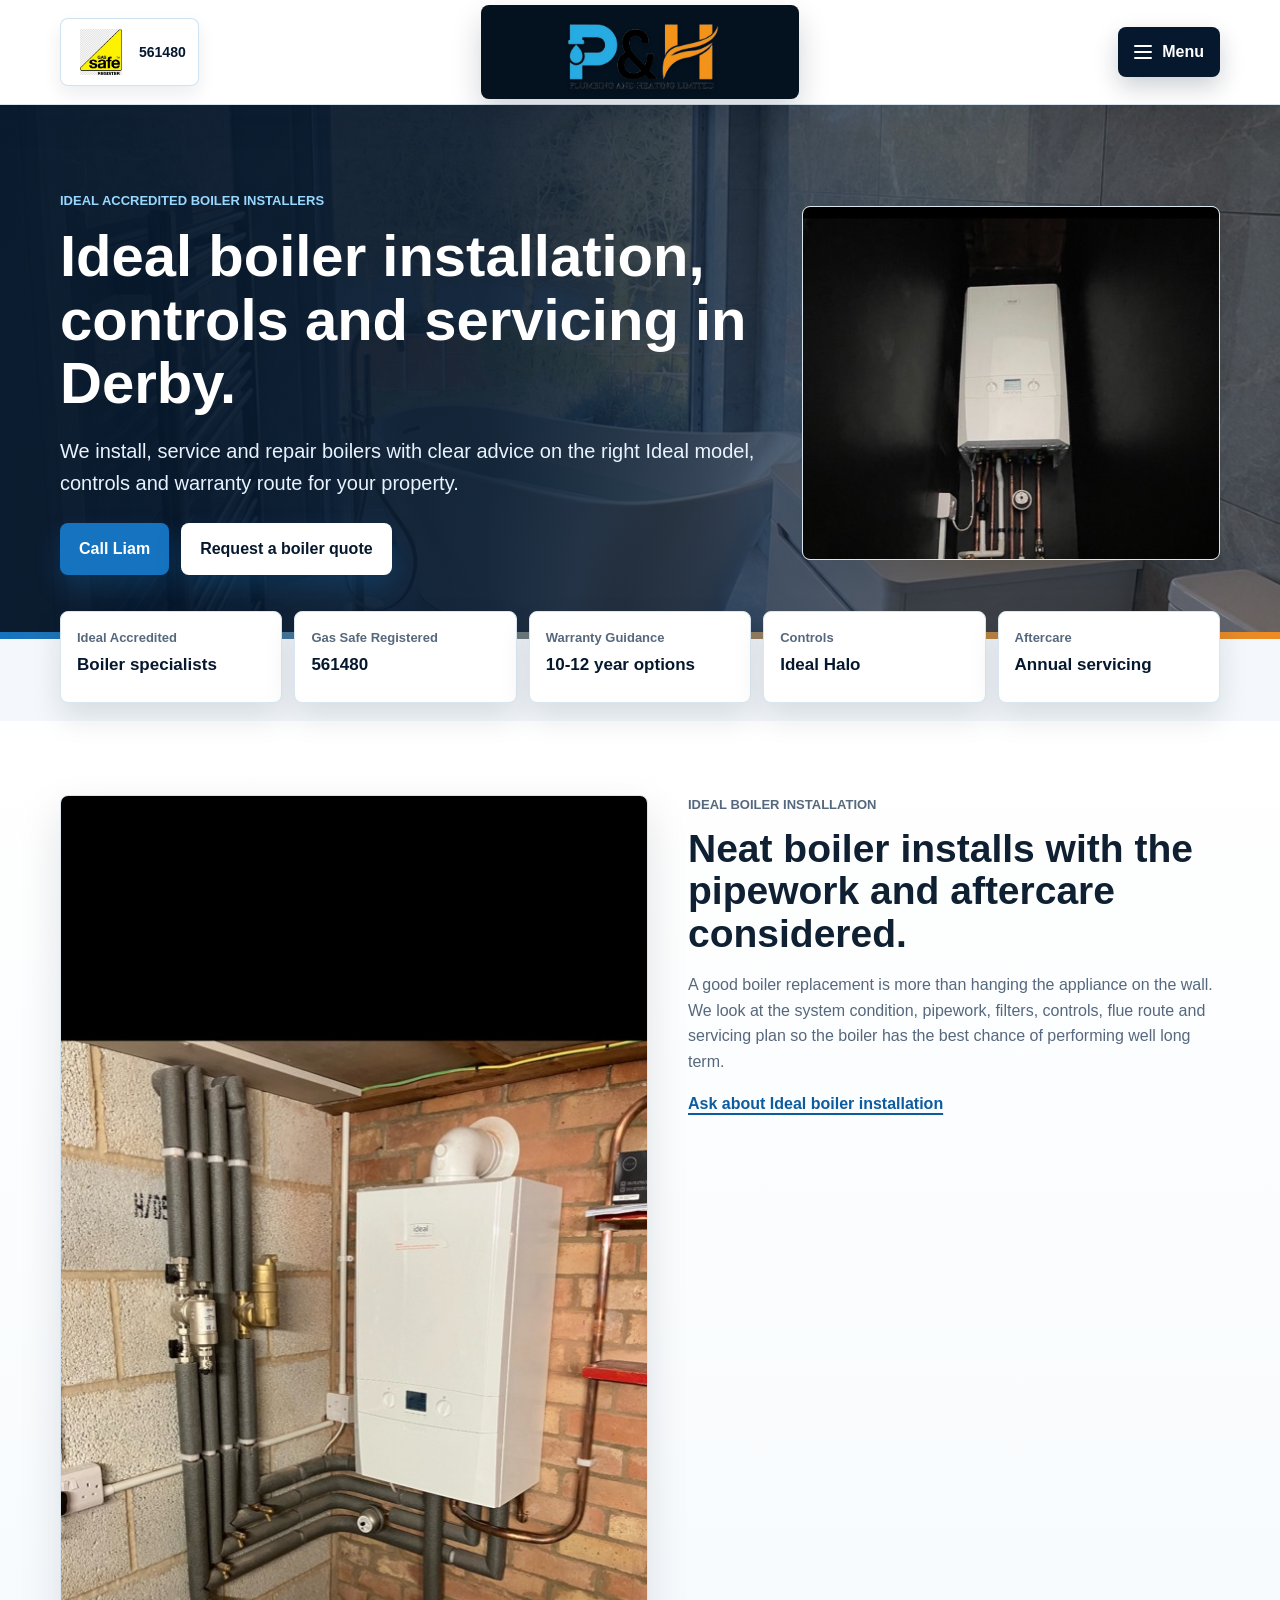
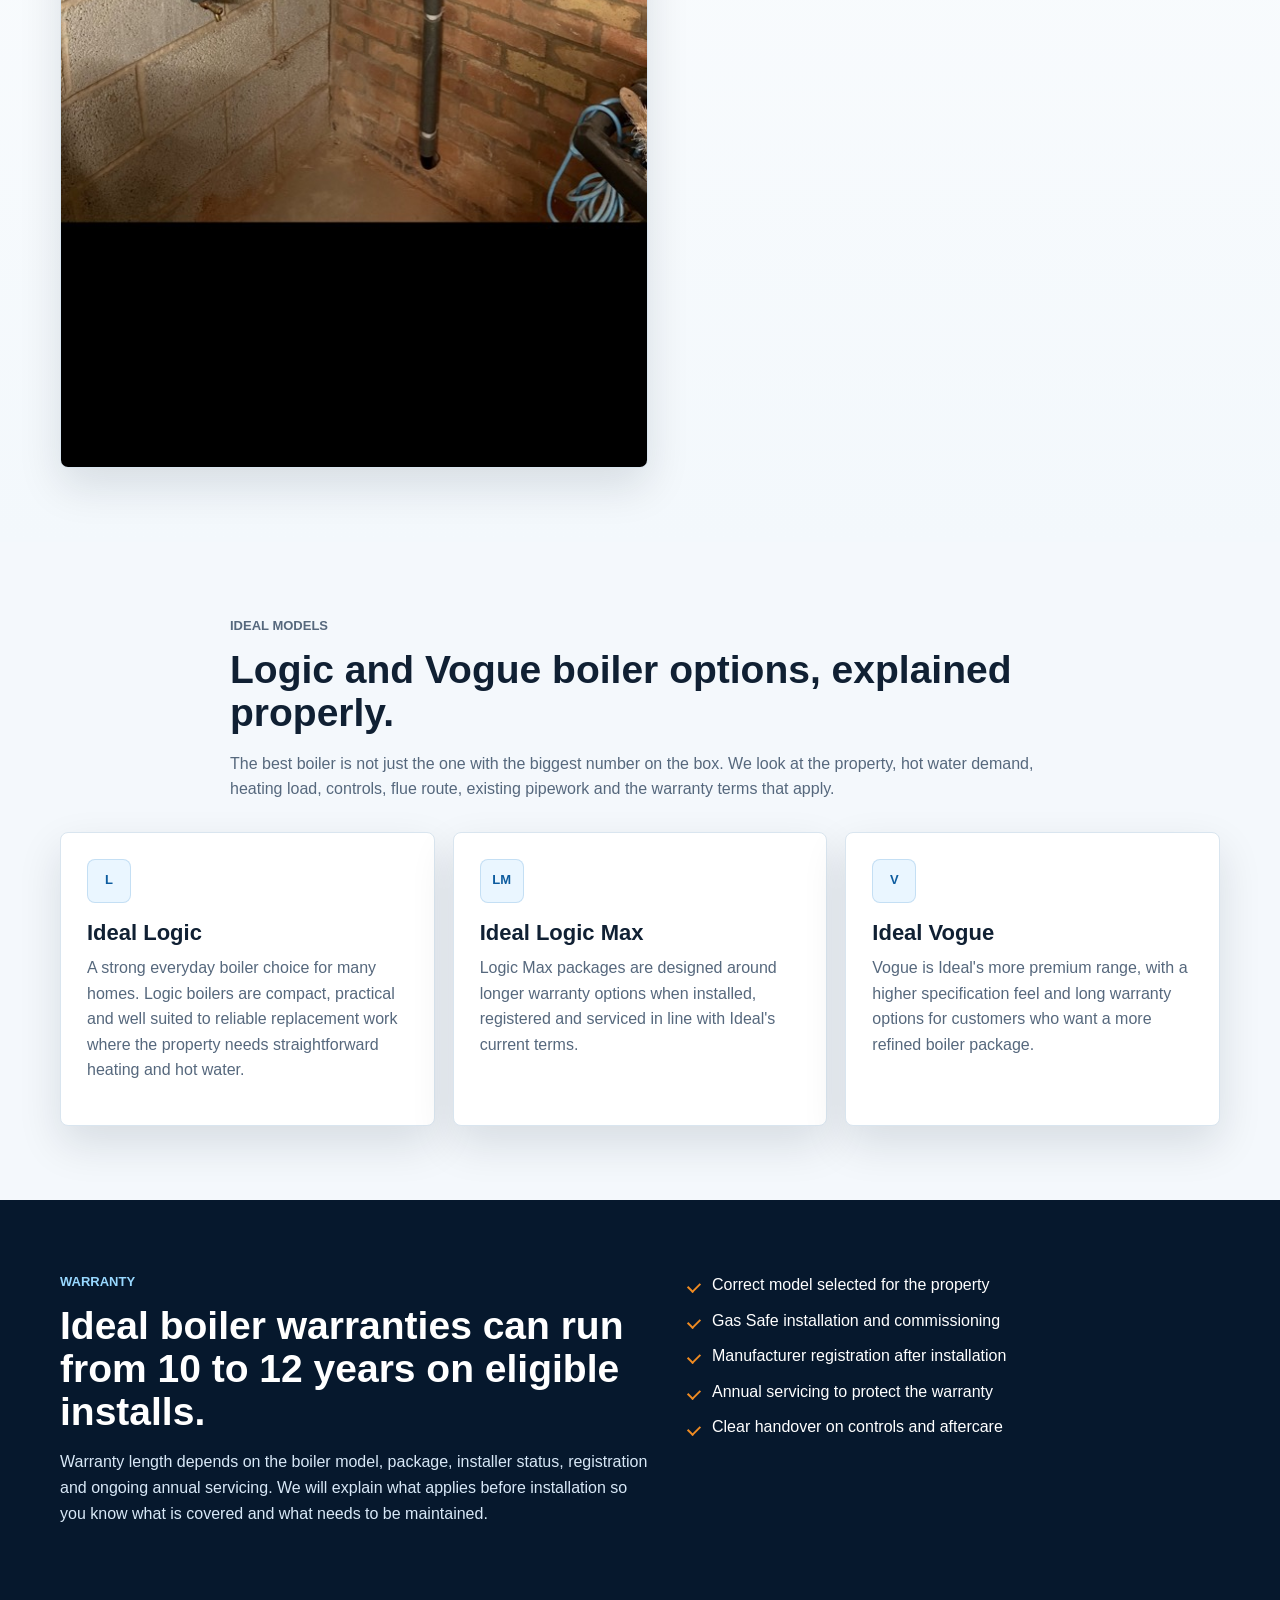
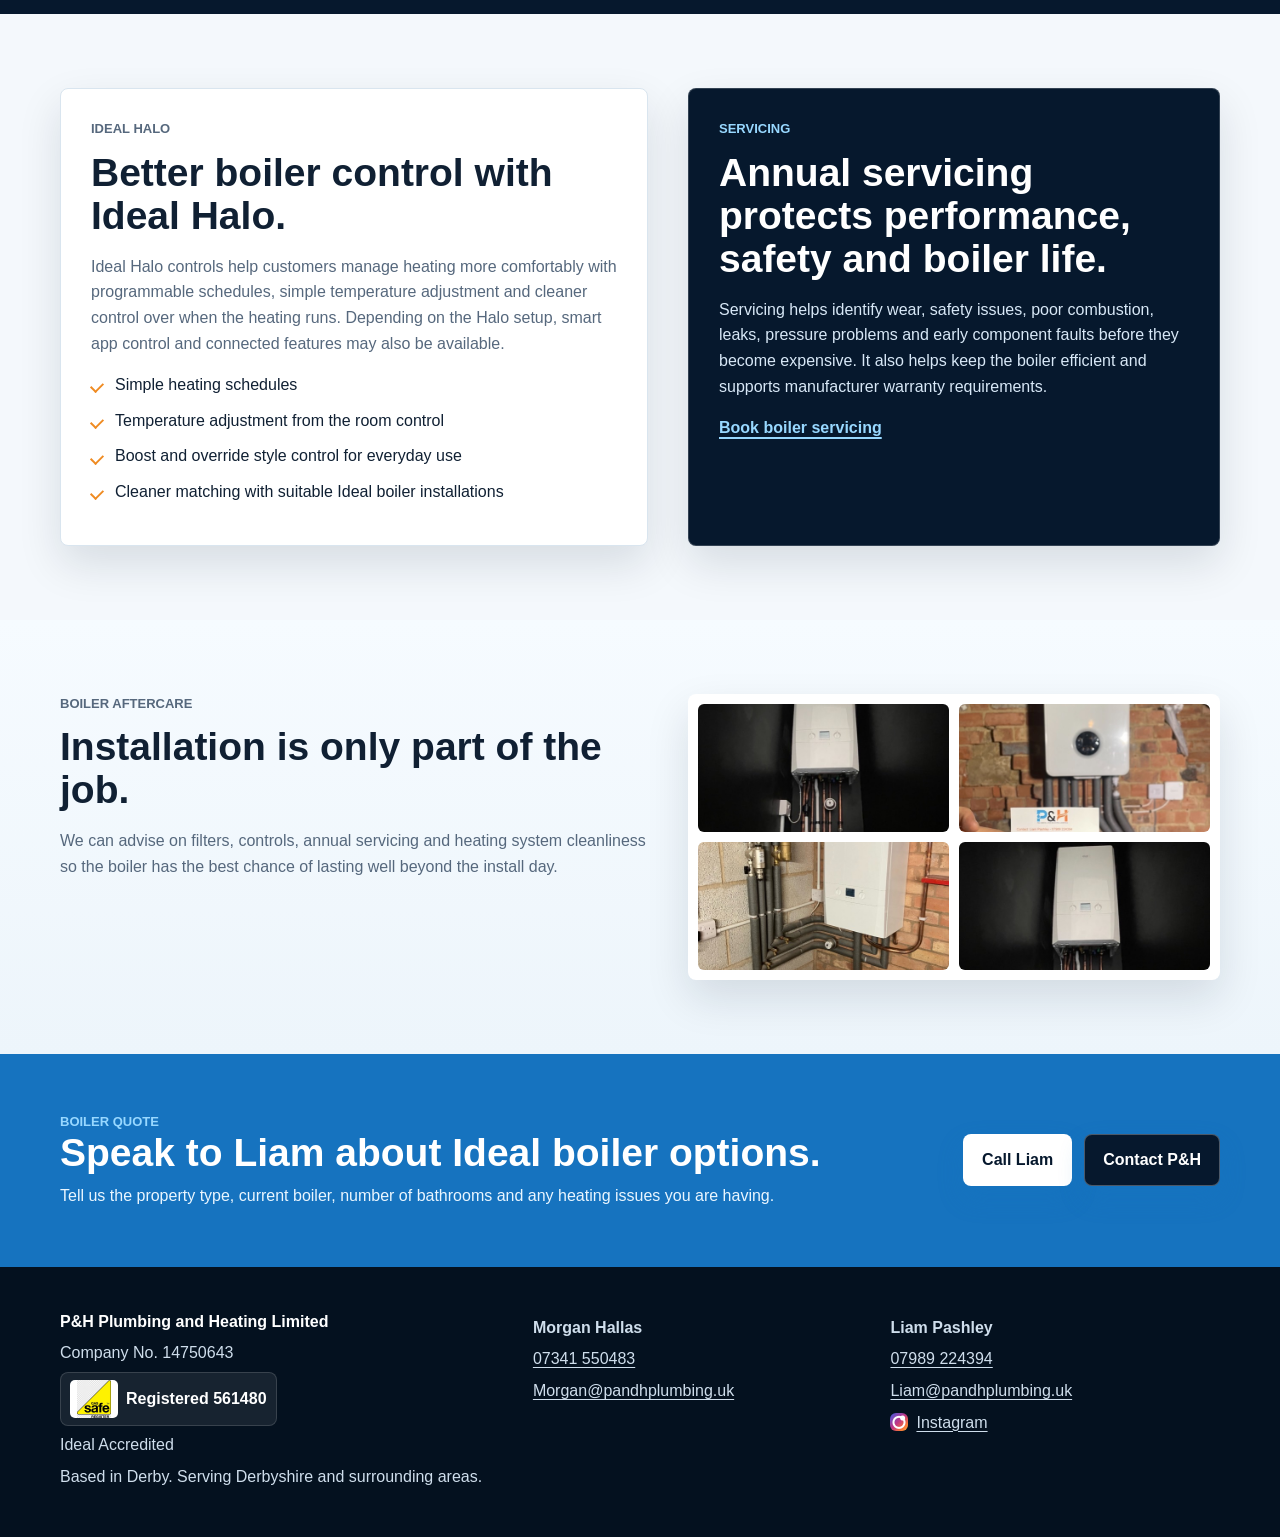
==== boilers.html @ debca2ba "Publish premium site updates" ====
<!DOCTYPE html>
<html lang="en">
<head>
  <meta charset="UTF-8">
  <meta name="viewport" content="width=device-width, initial-scale=1.0">
  <title>Ideal Boilers Derby | P&amp;H Plumbing and Heating Limited</title>
  <meta name="description" content="Ideal Accredited boiler installation, Logic and Vogue boiler options, Ideal Halo controls, boiler servicing and Gas Safe boiler work in Derby and Derbyshire.">
  <link rel="stylesheet" href="style.css">
</head>
<body>

<header class="site-header">
  <div class="wrap header-shell">
    <a class="header-cert" href="contact.html" aria-label="Gas Safe registered number 561480">
      <img src="assets/brand/gas-safe-register.jpg" alt="Gas Safe Register">
      <strong>561480</strong>
    </a>

    <a class="brand brand-logo" href="index.html" aria-label="P&amp;H Plumbing and Heating Limited home">
      <img src="assets/brand/ph-logo.png" alt="P&amp;H Plumbing and Heating Limited">
    </a>

    <details class="nav-menu">
      <summary aria-label="Open website menu">
        <span class="menu-bars" aria-hidden="true"><span></span><span></span><span></span></span>
        <span>Menu</span>
      </summary>
      <nav aria-label="Main navigation">
        <a href="index.html">Home</a>
        <a href="services.html">Services</a>
        <a class="is-current" href="boilers.html">Boilers</a>
        <a href="radiators.html">Radiators &amp; UFH</a>
        <a href="work.html">Our Work</a>
        <a href="contact.html">Contact</a>
        <a href="terms.html">Terms</a>
        <a class="nav-social" href="https://www.instagram.com/ph_plumbing_and_heating_ltd?igsh=MWFsemRtNTBsbXM5dQ%3D%3D&amp;utm_source=qr"><span class="icon-instagram" aria-hidden="true"></span>Instagram</a>
      </nav>
    </details>
  </div>
</header>

<main>
  <section class="hero hero-simple">
    <div class="wrap hero-grid">
      <div class="hero-copy">
        <p class="eyebrow">Ideal Accredited boiler installers</p>
        <h1>Ideal boiler installation, controls and servicing in Derby.</h1>
        <p class="lead">
          We install, service and repair boilers with clear advice on the right Ideal model, controls and warranty route for your property.
        </p>
        <div class="buttons">
          <a class="btn" href="tel:07989224394">Call Liam</a>
          <a class="btn btn-alt" href="contact.html">Request a boiler quote</a>
        </div>
      </div>
      <div class="photo-card">
        <img src="assets/work/boiler-hero.jpg" alt="Boiler installation with neat pipework" loading="eager" decoding="async">
      </div>
    </div>
  </section>

  <section class="trust-strip">
    <div class="wrap badge-grid">
      <div class="trust-badge"><span>Ideal Accredited</span><strong>Boiler specialists</strong></div>
      <div class="trust-badge"><span>Gas Safe Registered</span><strong>561480</strong></div>
      <div class="trust-badge"><span>Warranty Guidance</span><strong>10-12 year options</strong></div>
      <div class="trust-badge"><span>Controls</span><strong>Ideal Halo</strong></div>
      <div class="trust-badge"><span>Aftercare</span><strong>Annual servicing</strong></div>
    </div>
  </section>

  <section class="section image-band">
    <div class="wrap split reverse">
      <div class="photo-card">
        <img src="assets/boilers/ideal-boiler-installation.jpg" alt="Ideal boiler installation with insulated heating pipework" loading="lazy" decoding="async">
      </div>
      <div>
        <p class="eyebrow">Ideal boiler installation</p>
        <h2>Neat boiler installs with the pipework and aftercare considered.</h2>
        <p>
          A good boiler replacement is more than hanging the appliance on the wall. We look at the system condition,
          pipework, filters, controls, flue route and servicing plan so the boiler has the best chance of performing well long term.
        </p>
        <a class="text-link" href="contact.html">Ask about Ideal boiler installation</a>
      </div>
    </div>
  </section>

  <section class="section">
    <div class="wrap section-heading">
      <p class="eyebrow">Ideal models</p>
      <h2>Logic and Vogue boiler options, explained properly.</h2>
      <p>
        The best boiler is not just the one with the biggest number on the box. We look at the property,
        hot water demand, heating load, controls, flue route, existing pipework and the warranty terms that apply.
      </p>
    </div>

    <div class="wrap service-grid">
      <article class="service-card">
        <span class="service-icon" aria-hidden="true">L</span>
        <h3>Ideal Logic</h3>
        <p>
          A strong everyday boiler choice for many homes. Logic boilers are compact, practical and well suited
          to reliable replacement work where the property needs straightforward heating and hot water.
        </p>
      </article>

      <article class="service-card">
        <span class="service-icon" aria-hidden="true">LM</span>
        <h3>Ideal Logic Max</h3>
        <p>
          Logic Max packages are designed around longer warranty options when installed, registered and serviced
          in line with Ideal's current terms.
        </p>
      </article>

      <article class="service-card">
        <span class="service-icon" aria-hidden="true">V</span>
        <h3>Ideal Vogue</h3>
        <p>
          Vogue is Ideal's more premium range, with a higher specification feel and long warranty options for customers
          who want a more refined boiler package.
        </p>
      </article>
    </div>
  </section>

  <section class="feature-band">
    <div class="wrap split">
      <div>
        <p class="eyebrow">Warranty</p>
        <h2>Ideal boiler warranties can run from 10 to 12 years on eligible installs.</h2>
        <p>
          Warranty length depends on the boiler model, package, installer status, registration and ongoing annual servicing.
          We will explain what applies before installation so you know what is covered and what needs to be maintained.
        </p>
      </div>
      <ul class="ticks">
        <li>Correct model selected for the property</li>
        <li>Gas Safe installation and commissioning</li>
        <li>Manufacturer registration after installation</li>
        <li>Annual servicing to protect the warranty</li>
        <li>Clear handover on controls and aftercare</li>
      </ul>
    </div>
  </section>

  <section class="section">
    <div class="wrap split reverse">
      <div class="highlight-box">
        <p class="eyebrow">Ideal Halo</p>
        <h2>Better boiler control with Ideal Halo.</h2>
        <p>
          Ideal Halo controls help customers manage heating more comfortably with programmable schedules,
          simple temperature adjustment and cleaner control over when the heating runs. Depending on the Halo setup,
          smart app control and connected features may also be available.
        </p>
        <ul class="mini-list">
          <li>Simple heating schedules</li>
          <li>Temperature adjustment from the room control</li>
          <li>Boost and override style control for everyday use</li>
          <li>Cleaner matching with suitable Ideal boiler installations</li>
        </ul>
      </div>
      <div class="highlight-box highlight-dark">
        <p class="eyebrow">Servicing</p>
        <h2>Annual servicing protects performance, safety and boiler life.</h2>
        <p>
          Servicing helps identify wear, safety issues, poor combustion, leaks, pressure problems and early component
          faults before they become expensive. It also helps keep the boiler efficient and supports manufacturer warranty requirements.
        </p>
        <a class="text-link" href="contact.html">Book boiler servicing</a>
      </div>
    </div>
  </section>

  <section class="section work-preview">
    <div class="wrap split">
      <div>
        <p class="eyebrow">Boiler aftercare</p>
        <h2>Installation is only part of the job.</h2>
        <p>
          We can advise on filters, controls, annual servicing and heating system cleanliness so the boiler has the best chance
          of lasting well beyond the install day.
        </p>
      </div>
      <div class="mini-gallery" aria-label="Boiler work preview">
        <img src="assets/work/boiler-cupboard-pipework-cropped.jpg" alt="Boiler cupboard pipework preview" loading="lazy" decoding="async">
        <img src="assets/work/worcester-boiler-installation.jpg" alt="Wall mounted boiler installation preview" loading="lazy" decoding="async">
        <img src="assets/boilers/ideal-boiler-installation.jpg" alt="Ideal boiler installation preview" loading="lazy" decoding="async">
        <img src="assets/work/boiler-hero.jpg" alt="Boiler installation pipework preview" loading="lazy" decoding="async">
      </div>
    </div>
  </section>

  <section class="cta">
    <div class="wrap cta-inner">
      <div>
        <p class="eyebrow">Boiler quote</p>
        <h2>Speak to Liam about Ideal boiler options.</h2>
        <p>Tell us the property type, current boiler, number of bathrooms and any heating issues you are having.</p>
      </div>
      <div class="buttons">
        <a class="btn" href="tel:07989224394">Call Liam</a>
        <a class="btn btn-alt" href="contact.html">Contact P&amp;H</a>
      </div>
    </div>
  </section>
</main>

<footer class="site-footer">
  <div class="wrap footer-grid">
    <div>
      <strong>P&amp;H Plumbing and Heating Limited</strong>
      <p>Company No. 14750643</p>
      <p><span class="footer-cert"><img src="assets/brand/gas-safe-register.jpg" alt="Gas Safe Register"> Registered 561480</span></p>
      <p>Ideal Accredited</p>
      <p>Based in Derby. Serving Derbyshire and surrounding areas.</p>
    </div>

    <div>
      <p><strong>Morgan Hallas</strong></p>
      <p><a href="tel:07341550483">07341 550483</a></p>
      <p><a href="mailto:Morgan@pandhplumbing.uk">Morgan@pandhplumbing.uk</a></p>
    </div>

    <div>
      <p><strong>Liam Pashley</strong></p>
      <p><a href="tel:07989224394">07989 224394</a></p>
      <p><a href="mailto:Liam@pandhplumbing.uk">Liam@pandhplumbing.uk</a></p>
      <p><a class="footer-social" href="https://www.instagram.com/ph_plumbing_and_heating_ltd?igsh=MWFsemRtNTBsbXM5dQ%3D%3D&amp;utm_source=qr"><span class="icon-instagram" aria-hidden="true"></span>Instagram</a></p>
    </div>
  </div>
</footer>

</body>
</html>
---- style.css ----
:root {
  --navy: #06182d;
  --navy-2: #0b2745;
  --ink: #102033;
  --muted: #56687d;
  --blue: #1673bf;
  --blue-2: #0d5c9f;
  --sky: #eaf6ff;
  --orange: #ef8b22;
  --paper: #ffffff;
  --soft: #f4f8fc;
  --line: #d9e5ef;
  --shadow: 0 18px 44px rgba(6, 24, 45, 0.12);
  --radius: 8px;
}

* {
  box-sizing: border-box;
}

html {
  scroll-behavior: smooth;
}

body {
  margin: 0;
  font-family: Arial, Helvetica, sans-serif;
  color: var(--ink);
  background: var(--soft);
  line-height: 1.6;
}

a {
  color: inherit;
}

img {
  max-width: 100%;
  display: block;
}

.wrap {
  width: min(1160px, calc(100% - 36px));
  margin: 0 auto;
}

.site-header {
  background: rgba(255, 255, 255, 0.97);
  color: #06182d;
  position: sticky;
  top: 0;
  z-index: 20;
  border-bottom: 1px solid rgba(13, 92, 159, 0.16);
  box-shadow: 0 12px 34px rgba(6, 24, 45, 0.10);
  backdrop-filter: blur(14px);
}

.header-shell {
  min-height: 104px;
  display: grid;
  grid-template-columns: 1fr auto 1fr;
  grid-template-areas: "cert logo menu";
  align-items: center;
  gap: 18px;
}

.brand {
  text-decoration: none;
}

.brand-logo {
  grid-area: logo;
  justify-self: center;
  display: inline-flex;
  align-items: center;
  justify-content: center;
  padding: 8px 14px;
  border-radius: var(--radius);
  background: #04111f;
  box-shadow: 0 14px 30px rgba(6, 24, 45, 0.18);
}

.brand-logo img {
  width: min(290px, 40vw);
  height: auto;
  max-height: 78px;
  object-fit: contain;
  filter: drop-shadow(0 2px 2px rgba(0, 0, 0, 0.22));
}

.header-cert {
  grid-area: cert;
  justify-self: start;
  display: inline-flex;
  align-items: center;
  gap: 10px;
  width: max-content;
  padding: 10px 12px;
  border-radius: var(--radius);
  background: #ffffff;
  border: 1px solid rgba(22, 115, 191, 0.20);
  color: var(--navy);
  text-decoration: none;
  box-shadow: 0 8px 18px rgba(6, 24, 45, 0.08);
}

.header-cert img {
  width: 56px;
  height: 46px;
  object-fit: contain;
  border-radius: 5px;
  background: #ffffff;
}

.header-cert strong {
  font-size: 14px;
}

.nav-menu {
  grid-area: menu;
  justify-self: end;
  position: relative;
}

.nav-menu summary {
  list-style: none;
  cursor: pointer;
  display: inline-flex;
  align-items: center;
  gap: 10px;
  min-height: 46px;
  padding: 12px 16px;
  border-radius: var(--radius);
  background: var(--navy);
  color: #ffffff;
  font-weight: 900;
  box-shadow: 0 10px 24px rgba(6, 24, 45, 0.20);
}

.nav-menu summary::-webkit-details-marker {
  display: none;
}

.menu-bars {
  display: grid;
  gap: 4px;
}

.menu-bars span {
  display: block;
  width: 18px;
  height: 2px;
  border-radius: 999px;
  background: #ffffff;
}

.nav-menu nav {
  position: absolute;
  top: calc(100% + 12px);
  right: 0;
  width: min(320px, calc(100vw - 36px));
  display: grid;
  gap: 6px;
  padding: 10px;
  border-radius: var(--radius);
  background: #ffffff;
  border: 1px solid var(--line);
  box-shadow: 0 24px 54px rgba(6, 24, 45, 0.18);
}

.nav-menu:not([open]) nav {
  display: none;
}

.nav-menu nav a {
  color: var(--navy);
  text-decoration: none;
  font-weight: 800;
  font-size: 15px;
  padding: 12px 13px;
  border-radius: var(--radius);
}

.nav-menu nav a:hover,
.nav-menu nav a.is-current {
  background: rgba(22, 115, 191, 0.10);
  color: var(--blue-2);
}

.nav-social {
  display: inline-flex;
  align-items: center;
  gap: 9px;
}

.icon-instagram {
  width: 18px;
  height: 18px;
  display: inline-block;
  border-radius: 6px;
  background:
    radial-gradient(circle at 70% 28%, #ffffff 0 2px, transparent 3px),
    radial-gradient(circle at 50% 52%, transparent 0 4px, #ffffff 5px 6px, transparent 7px),
    linear-gradient(135deg, #405de6, #c13584 48%, #f77737 78%, #fCAF45);
}

.hero {
  position: relative;
  isolation: isolate;
  overflow: hidden;
  color: #ffffff;
  background: var(--navy);
  padding: 86px 0 64px;
}

.hero::before {
  content: "";
  position: absolute;
  inset: 0;
  z-index: -2;
  background:
    linear-gradient(90deg, rgba(6, 24, 45, 0.96) 0%, rgba(6, 24, 45, 0.90) 38%, rgba(6, 24, 45, 0.56) 70%, rgba(6, 24, 45, 0.42) 100%),
    url("assets/work/luxury-bathroom-freestanding-bath.jpg");
  background-position: center right;
  background-size: cover;
}

.hero::after {
  content: "";
  position: absolute;
  inset: auto 0 0 0;
  height: 7px;
  z-index: -1;
  background: linear-gradient(90deg, var(--blue), var(--orange));
}

.hero-grid {
  display: grid;
  grid-template-columns: minmax(0, 1.25fr) minmax(320px, 0.75fr);
  gap: 46px;
  align-items: center;
}

.hero-narrow {
  max-width: 820px;
}

.hero-copy {
  max-width: 760px;
}

.eyebrow {
  margin: 0 0 12px;
  color: var(--blue-2);
  text-transform: uppercase;
  letter-spacing: 0;
  font-size: 13px;
  font-weight: 900;
}

.hero .eyebrow,
.feature-band .eyebrow,
.cta .eyebrow,
.highlight-dark .eyebrow {
  color: #98d8ff;
}

h1,
h2,
h3 {
  margin-top: 0;
  line-height: 1.1;
  letter-spacing: 0;
}

h1 {
  margin-bottom: 20px;
  font-size: 58px;
}

h2 {
  margin-bottom: 16px;
  font-size: 39px;
}

h3 {
  margin-bottom: 10px;
  font-size: 22px;
}

p {
  margin-top: 0;
}

.lead {
  max-width: 760px;
  color: #e8f3ff;
  font-size: 20px;
}

.hero-note {
  margin: 18px 0 0;
  color: #cfe7f8;
  font-weight: 700;
}

.buttons {
  display: flex;
  gap: 12px;
  flex-wrap: wrap;
  margin-top: 24px;
}

.btn {
  display: inline-flex;
  min-height: 46px;
  align-items: center;
  justify-content: center;
  gap: 8px;
  padding: 12px 18px;
  border-radius: var(--radius);
  background: var(--blue);
  color: #ffffff;
  text-decoration: none;
  font-weight: 900;
  border: 1px solid transparent;
  box-shadow: 0 12px 26px rgba(22, 115, 191, 0.24);
}

.btn:hover {
  background: var(--blue-2);
}

.btn-alt {
  background: #ffffff;
  color: var(--navy);
  border-color: rgba(255, 255, 255, 0.28);
}

.btn-alt:hover {
  background: #eaf6ff;
}

.btn-ghost {
  background: rgba(255, 255, 255, 0.10);
  border-color: rgba(255, 255, 255, 0.32);
  box-shadow: none;
}

.btn-ghost:hover {
  background: rgba(255, 255, 255, 0.18);
}

.icon-btn {
  display: inline-flex;
  align-items: center;
}

.hero-panel,
.highlight-box,
.contact-card,
.service-card,
.review-card,
.project-card,
.photo-card,
.info-box,
.terms-box {
  background: var(--paper);
  color: var(--ink);
  border: 1px solid var(--line);
  border-radius: var(--radius);
  box-shadow: var(--shadow);
}

.hero-panel {
  padding: 28px;
}

.photo-card {
  overflow: hidden;
  min-height: 320px;
}

.photo-card img {
  width: 100%;
  height: 100%;
  min-height: 320px;
  object-fit: cover;
}

.image-collage {
  display: grid;
  grid-template-columns: repeat(2, minmax(0, 1fr));
  gap: 10px;
  min-height: 340px;
  padding: 10px;
  overflow: hidden;
  background: #ffffff;
  border: 1px solid var(--line);
  border-radius: var(--radius);
  box-shadow: var(--shadow);
}

.image-collage img {
  width: 100%;
  height: 180px;
  object-fit: cover;
  object-position: center;
  border-radius: 6px;
}

.radiator-collage img {
  object-position: center 48%;
}

.hero-panel h2 {
  font-size: 28px;
}

.panel-label,
.card-kicker,
.review-label {
  margin: 0 0 10px;
  color: var(--blue-2);
  font-size: 13px;
  font-weight: 900;
  text-transform: uppercase;
  letter-spacing: 0;
}

.clean-list,
.mini-list,
.ticks {
  list-style: none;
  margin: 0;
  padding: 0;
}

.clean-list li,
.ticks li,
.mini-list li {
  position: relative;
  padding-left: 24px;
  margin-bottom: 10px;
}

.clean-list li::before,
.ticks li::before,
.mini-list li::before {
  content: "";
  position: absolute;
  left: 0;
  top: 0.64em;
  width: 10px;
  height: 6px;
  border-left: 2px solid var(--orange);
  border-bottom: 2px solid var(--orange);
  transform: rotate(-45deg);
}

.trust-strip {
  position: relative;
  z-index: 3;
  margin-top: -28px;
  padding-bottom: 18px;
}

.badge-grid {
  display: grid;
  grid-template-columns: repeat(5, minmax(0, 1fr));
  gap: 12px;
}

.trust-badge {
  min-height: 92px;
  padding: 16px;
  background: #ffffff;
  border: 1px solid var(--line);
  border-radius: var(--radius);
  box-shadow: 0 14px 30px rgba(6, 24, 45, 0.12);
}

.trust-badge span {
  display: block;
  color: var(--muted);
  font-size: 13px;
  font-weight: 800;
}

.trust-badge strong {
  display: block;
  margin-top: 6px;
  color: var(--navy);
  font-size: 17px;
  line-height: 1.2;
}

.section {
  padding: 74px 0;
}

.section-heading {
  max-width: 820px;
  margin-bottom: 30px;
}

.section-heading p,
.split p,
.service-card p,
.contact-card p,
.highlight-box p,
.terms-box p,
.project-card span {
  color: var(--muted);
}

.service-grid {
  display: grid;
  grid-template-columns: repeat(3, minmax(0, 1fr));
  gap: 18px;
}

.service-grid-wide {
  align-items: stretch;
}

.service-card {
  padding: 26px;
}

.service-icon {
  display: inline-flex;
  width: 44px;
  height: 44px;
  align-items: center;
  justify-content: center;
  margin-bottom: 18px;
  border-radius: var(--radius);
  background: var(--sky);
  color: var(--blue-2);
  font-size: 13px;
  font-weight: 900;
  border: 1px solid rgba(22, 115, 191, 0.18);
}

.feature-band {
  padding: 72px 0;
  background: var(--navy);
  color: #ffffff;
}

.feature-band p {
  color: #d8e8f7;
}

.split {
  display: grid;
  grid-template-columns: minmax(0, 1.05fr) minmax(320px, 0.95fr);
  gap: 40px;
  align-items: start;
}

.reverse {
  align-items: stretch;
}

.area-panel {
  display: flex;
  flex-wrap: wrap;
  gap: 10px;
  align-content: flex-start;
}

.area-panel span {
  display: inline-flex;
  min-height: 42px;
  align-items: center;
  padding: 10px 13px;
  border-radius: var(--radius);
  background: rgba(255, 255, 255, 0.10);
  border: 1px solid rgba(255, 255, 255, 0.18);
  color: #ffffff;
  font-weight: 800;
}

.highlight-box {
  padding: 30px;
}

.highlight-dark {
  background: var(--navy);
  color: #ffffff;
  border-color: rgba(255, 255, 255, 0.18);
}

.highlight-dark p {
  color: #d8e8f7;
}

.text-link {
  color: var(--blue-2);
  font-weight: 900;
  text-decoration-thickness: 2px;
  text-underline-offset: 4px;
}

.highlight-dark .text-link {
  color: #98d8ff;
}

.reviews-section {
  background: #ffffff;
}

.review-grid {
  display: grid;
  grid-template-columns: repeat(3, minmax(0, 1fr));
  gap: 18px;
}

.review-card {
  padding: 24px;
}

.review-card blockquote {
  margin: 0;
  color: var(--ink);
  font-size: 18px;
  font-weight: 800;
}

.work-preview {
  background: linear-gradient(180deg, #f6fbff, #edf5fb);
}

.image-band {
  background: linear-gradient(180deg, #ffffff, #f3f8fc);
}

.mini-gallery {
  display: grid;
  grid-template-columns: repeat(2, minmax(0, 1fr));
  gap: 10px;
  min-height: 260px;
  padding: 10px;
  border-radius: var(--radius);
  background: #ffffff;
  box-shadow: var(--shadow);
}

.mini-gallery img {
  width: 100%;
  height: 128px;
  object-fit: cover;
  object-position: center;
  border-radius: 6px;
}

.process-gallery {
  display: grid;
  grid-template-columns: repeat(3, minmax(0, 1fr));
  gap: 16px;
  margin-top: 34px;
}

.process-gallery figure {
  margin: 0;
  overflow: hidden;
  background: #ffffff;
  color: var(--ink);
  border: 1px solid rgba(255, 255, 255, 0.18);
  border-radius: var(--radius);
  box-shadow: 0 18px 44px rgba(0, 0, 0, 0.22);
}

.process-gallery img {
  width: 100%;
  height: 230px;
  object-fit: cover;
  object-position: center;
}

.process-gallery figcaption {
  padding: 14px 16px 16px;
  color: var(--muted);
  font-size: 14px;
  font-weight: 800;
  line-height: 1.4;
}

.project-grid {
  display: grid;
  grid-template-columns: repeat(3, minmax(0, 1fr));
  gap: 20px;
}

.project-card {
  margin: 0;
  overflow: hidden;
}

.project-image {
  aspect-ratio: 4 / 3;
  min-height: 0;
  display: flex;
  align-items: center;
  justify-content: center;
  padding: 22px;
  color: #ffffff;
  background: var(--navy-2);
  position: relative;
  overflow: hidden;
}

.project-image.has-photo {
  padding: 0;
}

.project-image.has-photo::before,
.project-image.has-photo::after {
  display: none;
}

.project-image img {
  width: 100%;
  height: 100%;
  object-fit: cover;
  object-position: center;
}

.project-image::before {
  content: "";
  position: absolute;
  inset: 0;
  background: linear-gradient(135deg, rgba(22, 115, 191, 0.92), rgba(6, 24, 45, 0.88));
}

.project-image::after {
  content: "";
  position: absolute;
  inset: 22px;
  border: 1px dashed rgba(255, 255, 255, 0.46);
  border-radius: var(--radius);
}

.project-image span {
  position: relative;
  z-index: 1;
  color: #ffffff;
  font-weight: 900;
}

.project-bathroom::before {
  background: linear-gradient(135deg, rgba(22, 115, 191, 0.92), rgba(239, 139, 34, 0.72));
}

.project-boiler::before {
  background: linear-gradient(135deg, rgba(6, 24, 45, 0.92), rgba(22, 115, 191, 0.76));
}

.project-pipework::before {
  background: linear-gradient(135deg, rgba(239, 139, 34, 0.88), rgba(6, 24, 45, 0.80));
}

.project-commercial::before {
  background: linear-gradient(135deg, rgba(11, 39, 69, 0.94), rgba(67, 95, 123, 0.82));
}

.project-before::before {
  background: linear-gradient(135deg, rgba(86, 104, 125, 0.88), rgba(22, 115, 191, 0.84));
}

.project-complete::before {
  background: linear-gradient(135deg, rgba(22, 115, 191, 0.82), rgba(11, 39, 69, 0.92));
}

.project-card figcaption {
  display: grid;
  gap: 6px;
  padding: 20px;
}

.contact-grid {
  display: grid;
  grid-template-columns: repeat(2, minmax(0, 1fr));
  gap: 20px;
}

.contact-card,
.info-box {
  padding: 28px;
}

.compact {
  box-shadow: none;
}

.terms-box {
  max-width: 900px;
  padding: 34px;
}

.terms-box h2 {
  margin-top: 28px;
  font-size: 25px;
}

.terms-box h2:first-child {
  margin-top: 0;
}

.cta {
  padding: 58px 0;
  background: var(--blue);
  color: #ffffff;
}

.cta-inner {
  display: flex;
  align-items: center;
  justify-content: space-between;
  gap: 28px;
}

.cta h2 {
  margin-bottom: 8px;
}

.cta p {
  margin-bottom: 0;
  color: #eaf6ff;
}

.cta .buttons {
  flex: 0 0 auto;
  margin-top: 0;
}

.cta .btn {
  background: #ffffff;
  color: var(--navy);
}

.cta .btn-alt {
  background: var(--navy);
  color: #ffffff;
}

.site-footer {
  background: #04111f;
  color: #ffffff;
  padding: 42px 0;
}

.footer-grid {
  display: grid;
  grid-template-columns: 1.35fr 1fr 1fr;
  gap: 28px;
}

.site-footer p {
  margin: 6px 0;
  color: #cfdeec;
}

.site-footer a {
  color: #cfdeec;
  text-decoration-thickness: 1px;
  text-underline-offset: 3px;
}

.footer-cert {
  display: inline-flex;
  align-items: center;
  gap: 8px;
  padding: 7px 9px;
  border-radius: var(--radius);
  background: rgba(255, 255, 255, 0.08);
  border: 1px solid rgba(255, 255, 255, 0.14);
  color: #ffffff;
  font-weight: 900;
}

.footer-cert img {
  width: 48px;
  height: 38px;
  object-fit: contain;
  border-radius: 5px;
  background: #ffffff;
}

.footer-social {
  display: inline-flex;
  align-items: center;
  gap: 8px;
}

@media (max-width: 980px) {
  .header-shell {
    grid-template-columns: 1fr auto 1fr;
    min-height: 96px;
  }

  .hero-grid,
  .split,
  .cta-inner {
    grid-template-columns: 1fr;
    display: grid;
  }

  .hero-grid {
    gap: 28px;
  }

  .badge-grid,
  .service-grid,
  .project-grid,
  .review-grid {
    grid-template-columns: repeat(2, minmax(0, 1fr));
  }

  .footer-grid {
    grid-template-columns: 1fr 1fr;
  }

  .cta .buttons {
    margin-top: 0;
  }
}

@media (max-width: 680px) {
  .wrap {
    width: min(100% - 28px, 1160px);
  }

  .header-shell {
    grid-template-columns: 1fr 1fr;
    grid-template-areas:
      "logo logo"
      "cert menu";
    padding: 10px 0 12px;
    gap: 10px;
  }

  .brand-logo img {
    width: min(255px, 72vw);
    max-height: 72px;
  }

  .header-cert,
  .nav-menu summary {
    min-height: 44px;
  }

  .header-cert {
    padding: 8px;
  }

  .header-cert img {
    width: 48px;
    height: 38px;
  }

  .header-cert strong,
  .nav-menu summary {
    font-size: 13px;
  }

  .nav-menu nav {
    right: 0;
    width: min(330px, calc(100vw - 28px));
  }

  .hero {
    padding: 58px 0 48px;
  }

  .hero::before {
    background:
      linear-gradient(90deg, rgba(6, 24, 45, 0.98) 0%, rgba(6, 24, 45, 0.91) 100%),
      url("assets/work/luxury-bathroom-freestanding-bath.jpg");
    background-position: center;
    background-size: cover;
  }

  h1 {
    font-size: 38px;
  }

  h2 {
    font-size: 30px;
  }

  h3 {
    font-size: 20px;
  }

  .lead {
    font-size: 18px;
  }

  .hero-panel,
  .highlight-box,
  .contact-card,
  .service-card,
  .review-card,
  .terms-box,
  .photo-card,
  .info-box {
    padding: 22px;
  }

  .photo-card {
    padding: 0;
    min-height: 240px;
  }

  .photo-card img {
    min-height: 240px;
  }

  .badge-grid,
  .service-grid,
  .project-grid,
  .review-grid,
  .process-gallery,
  .contact-grid,
  .footer-grid {
    grid-template-columns: 1fr;
  }

  .image-collage {
    min-height: auto;
  }

  .image-collage img {
    height: 150px;
  }

  .trust-strip {
    margin-top: 0;
    padding-top: 14px;
  }

  .trust-badge {
    min-height: auto;
  }

  .section,
  .feature-band {
    padding: 54px 0;
  }

  .buttons,
  .cta .buttons {
    width: 100%;
  }

  .btn {
    width: 100%;
  }

  .project-image {
    min-height: 0;
  }

  .mini-gallery img {
    height: 112px;
  }
}
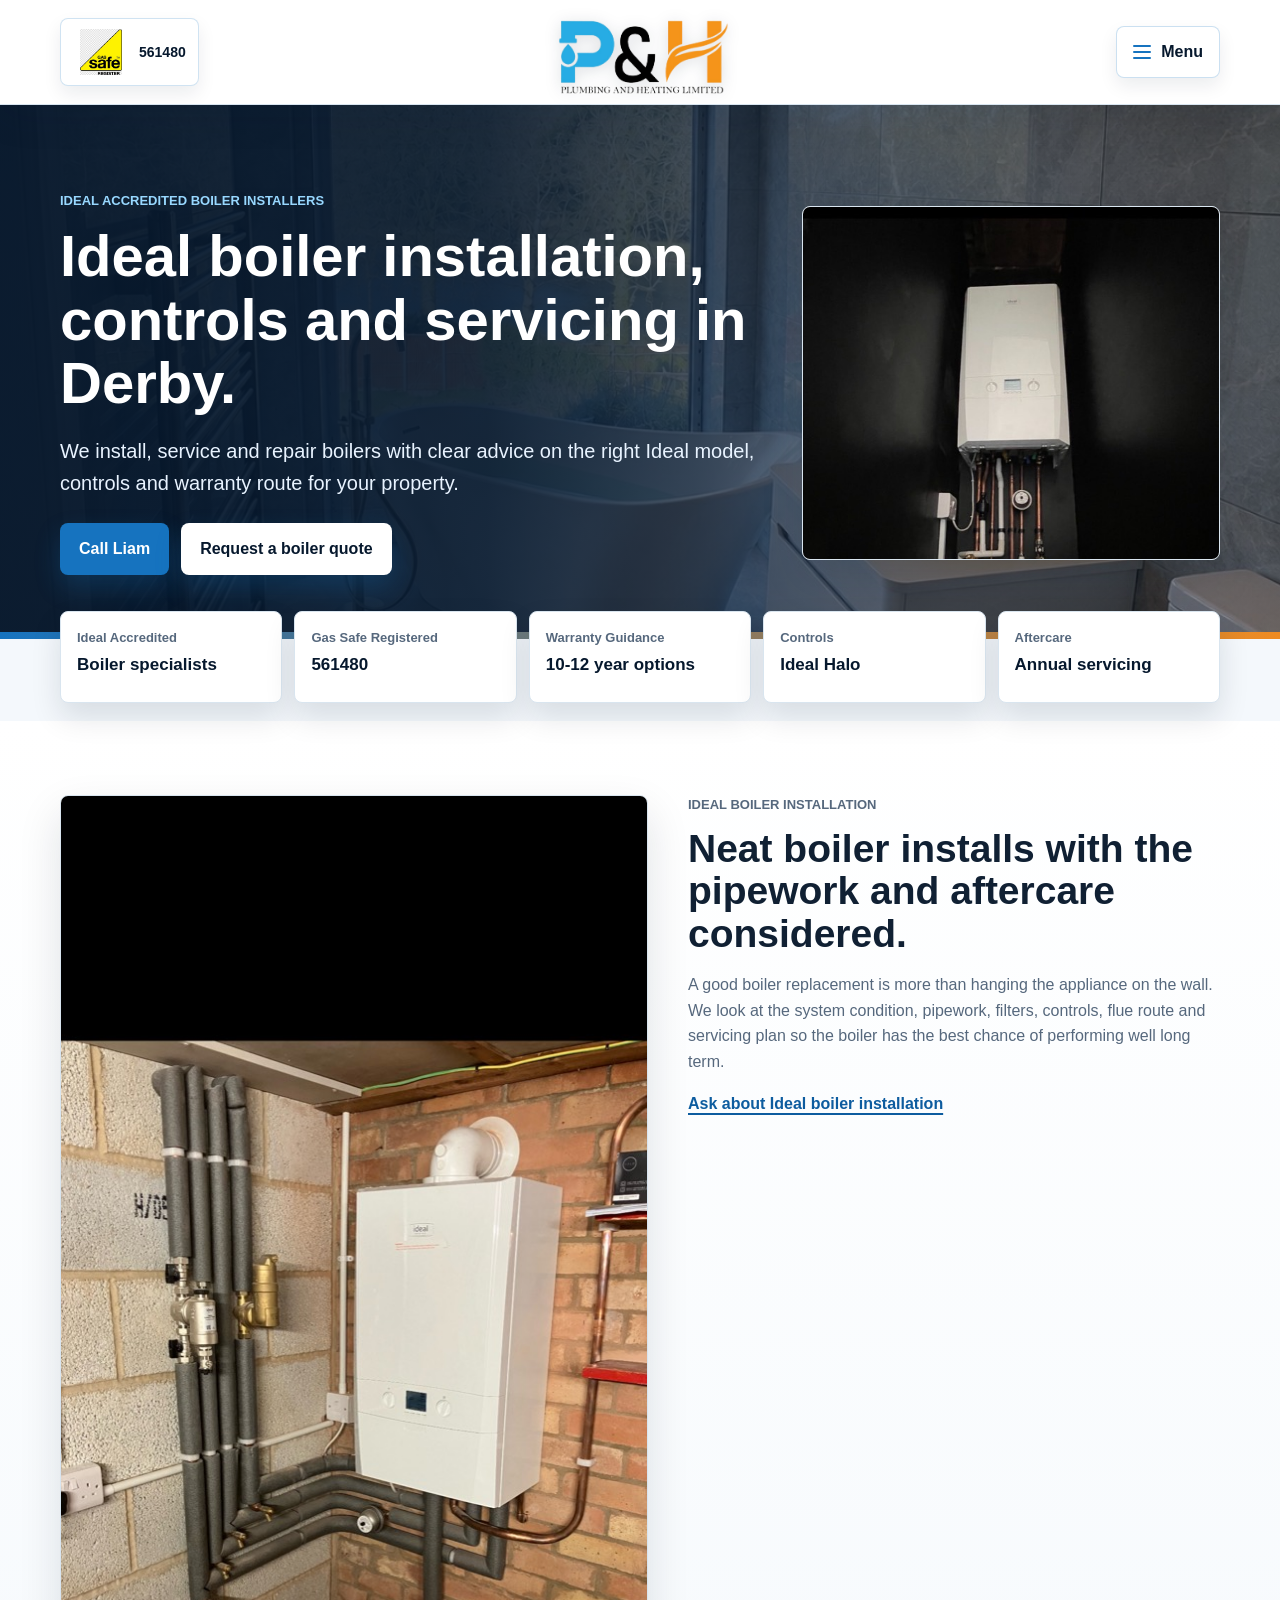
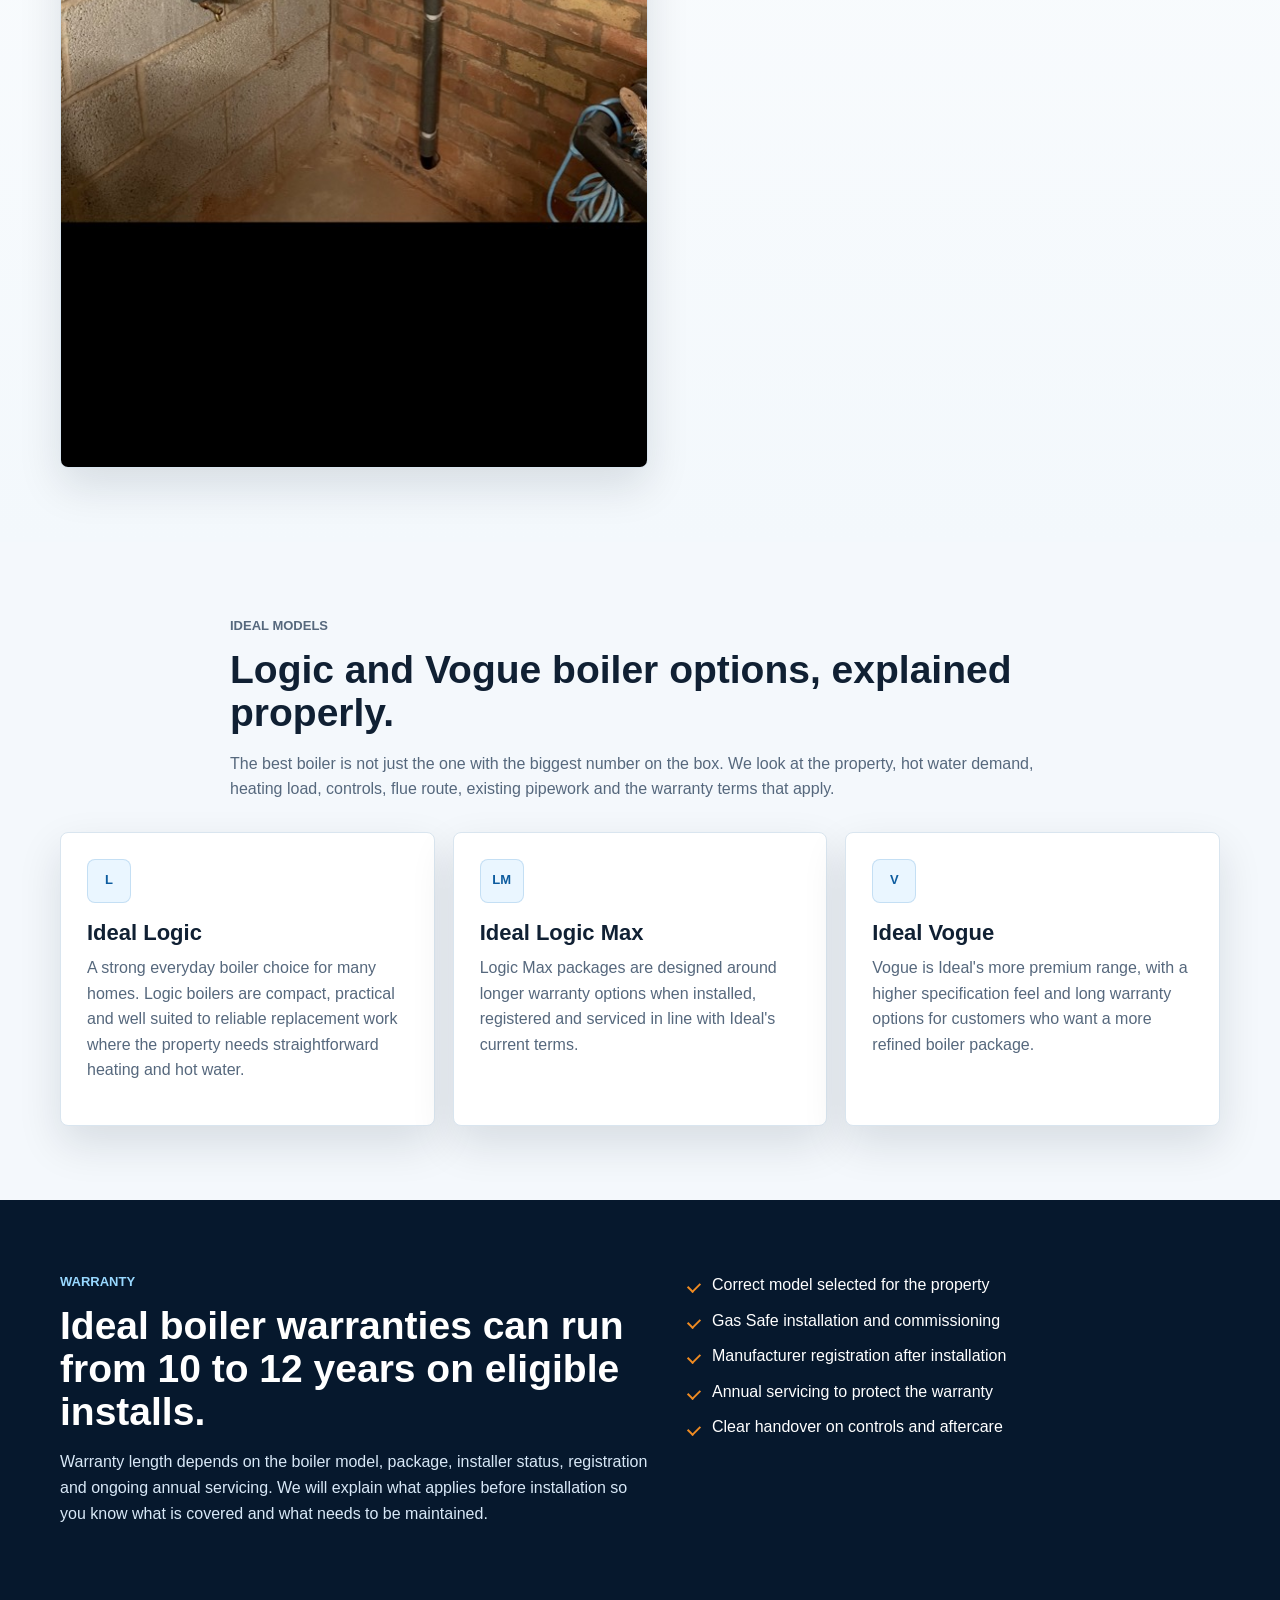
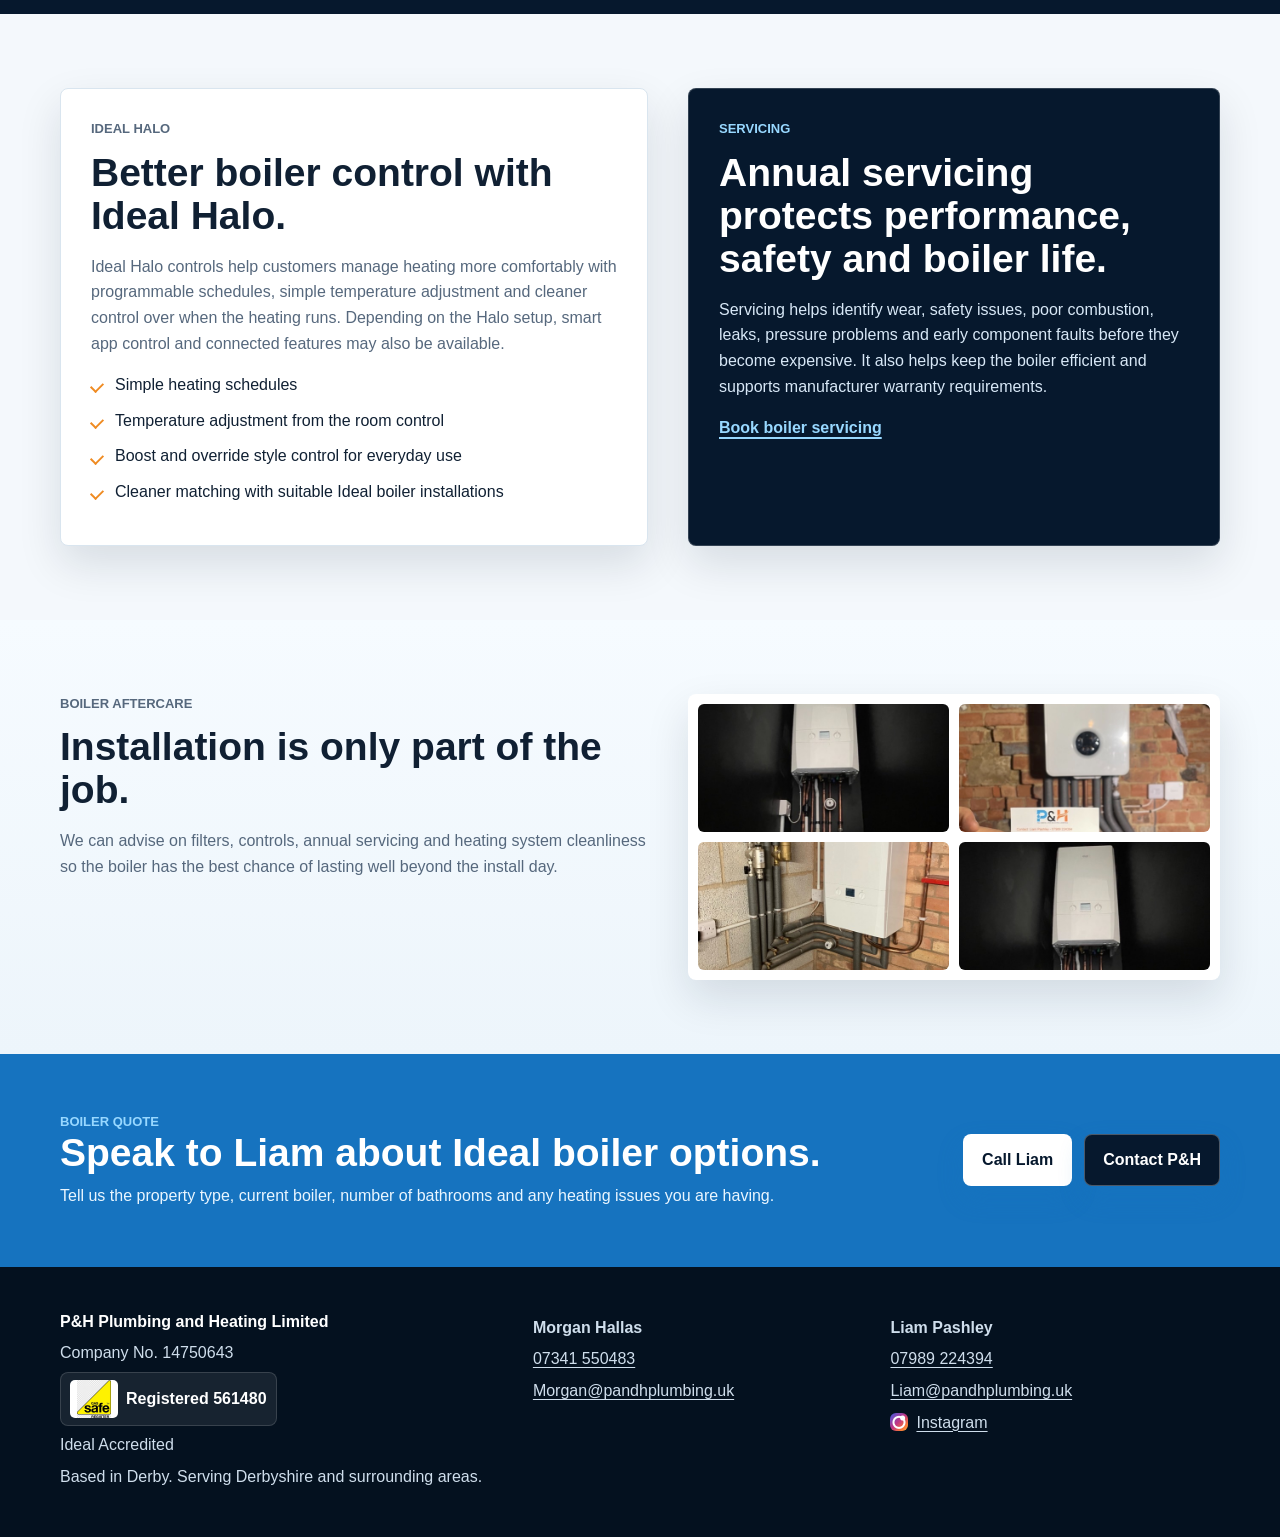
==== commit cc55bc70: "Clean up header logo styling" ====
--- a/boilers.html
+++ b/boilers.html
@@ -5,7 +5,7 @@
   <meta name="viewport" content="width=device-width, initial-scale=1.0">
   <title>Ideal Boilers Derby | P&amp;H Plumbing and Heating Limited</title>
   <meta name="description" content="Ideal Accredited boiler installation, Logic and Vogue boiler options, Ideal Halo controls, boiler servicing and Gas Safe boiler work in Derby and Derbyshire.">
-  <link rel="stylesheet" href="style.css">
+  <link rel="stylesheet" href="style.css?v=2">
 </head>
 <body>
 
--- a/style.css
+++ b/style.css
@@ -74,18 +74,17 @@
   display: inline-flex;
   align-items: center;
   justify-content: center;
-  padding: 8px 14px;
-  border-radius: var(--radius);
-  background: #04111f;
-  box-shadow: 0 14px 30px rgba(6, 24, 45, 0.18);
+  padding: 0;
+  background: transparent;
+  box-shadow: none;
 }
 
 .brand-logo img {
-  width: min(290px, 40vw);
+  width: min(315px, 42vw);
   height: auto;
-  max-height: 78px;
+  max-height: 88px;
   object-fit: contain;
-  filter: drop-shadow(0 2px 2px rgba(0, 0, 0, 0.22));
+  filter: drop-shadow(0 3px 8px rgba(6, 24, 45, 0.14));
 }
 
 .header-cert {
@@ -131,10 +130,11 @@
   min-height: 46px;
   padding: 12px 16px;
   border-radius: var(--radius);
-  background: var(--navy);
-  color: #ffffff;
+  background: #ffffff;
+  border: 1px solid rgba(22, 115, 191, 0.22);
+  color: var(--navy);
   font-weight: 900;
-  box-shadow: 0 10px 24px rgba(6, 24, 45, 0.20);
+  box-shadow: 0 8px 18px rgba(6, 24, 45, 0.08);
 }
 
 .nav-menu summary::-webkit-details-marker {
@@ -151,7 +151,7 @@
   width: 18px;
   height: 2px;
   border-radius: 999px;
-  background: #ffffff;
+  background: var(--blue);
 }
 
 .nav-menu nav {
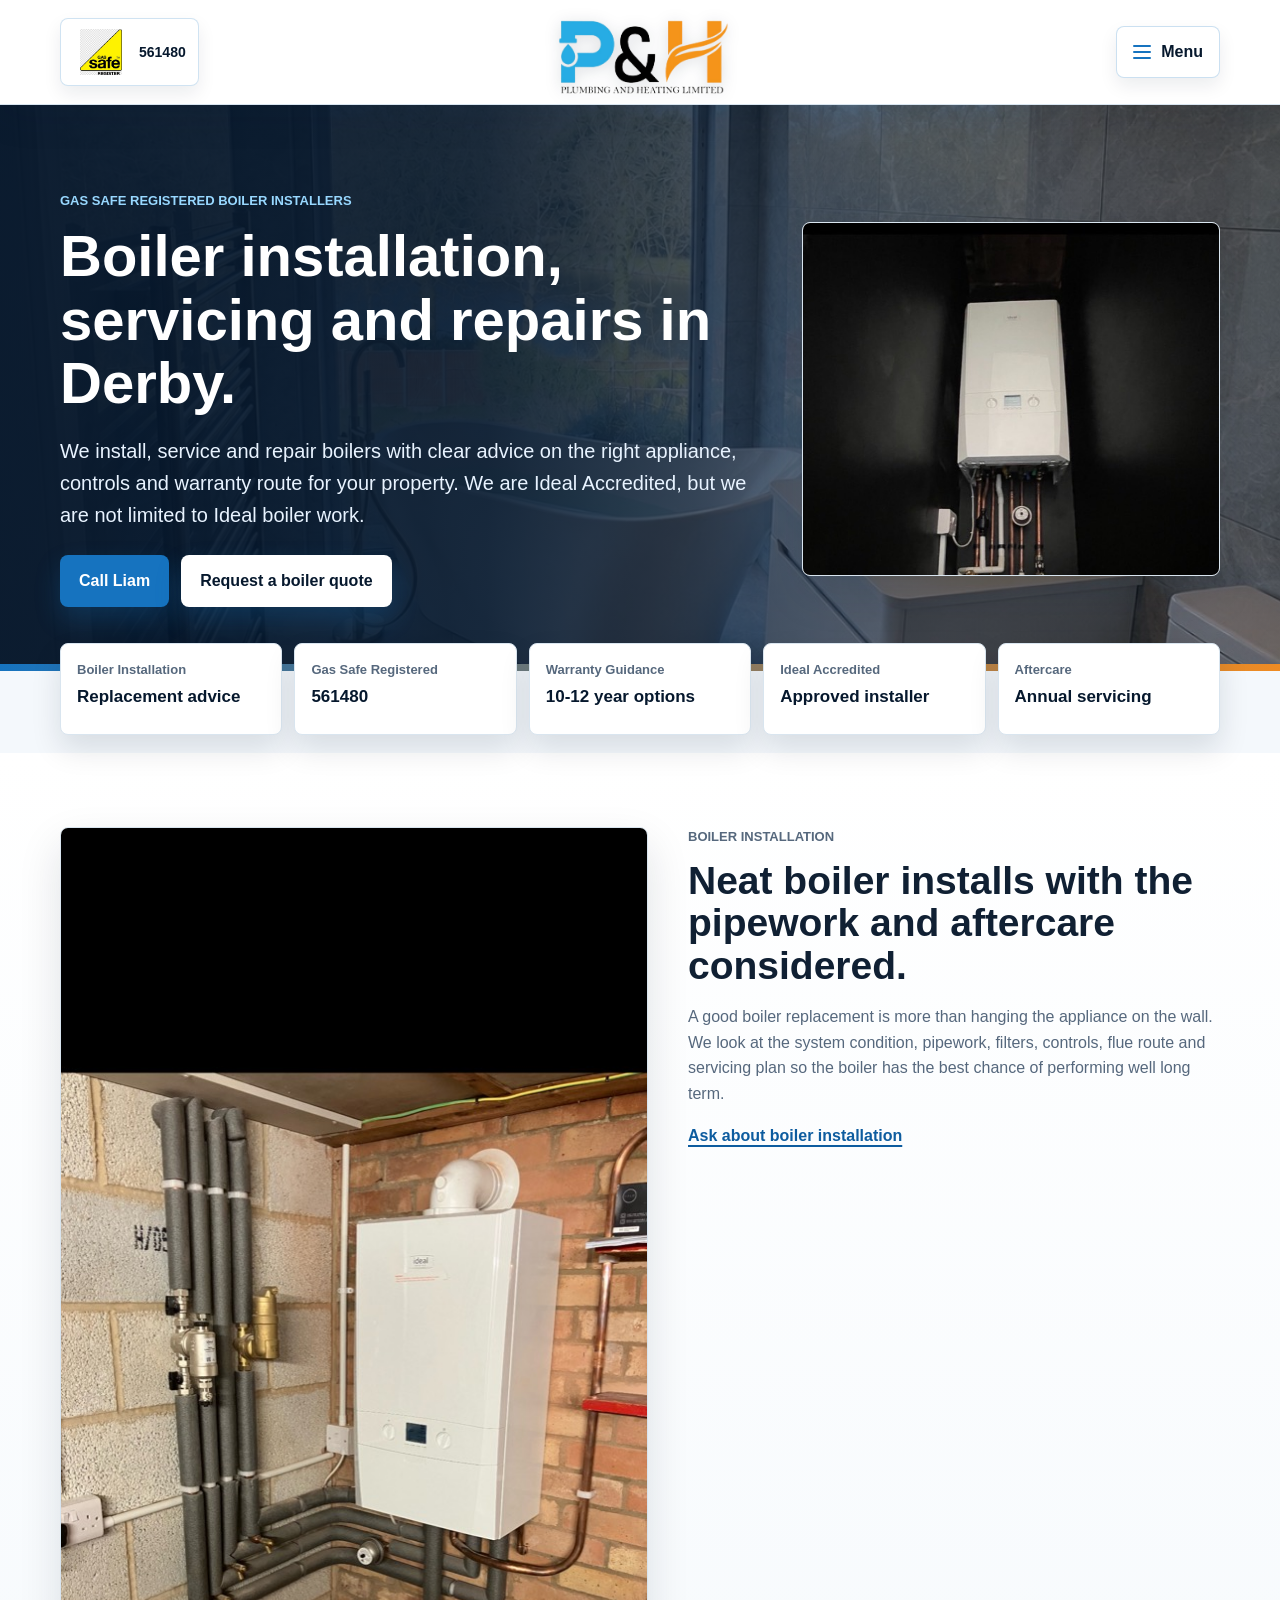
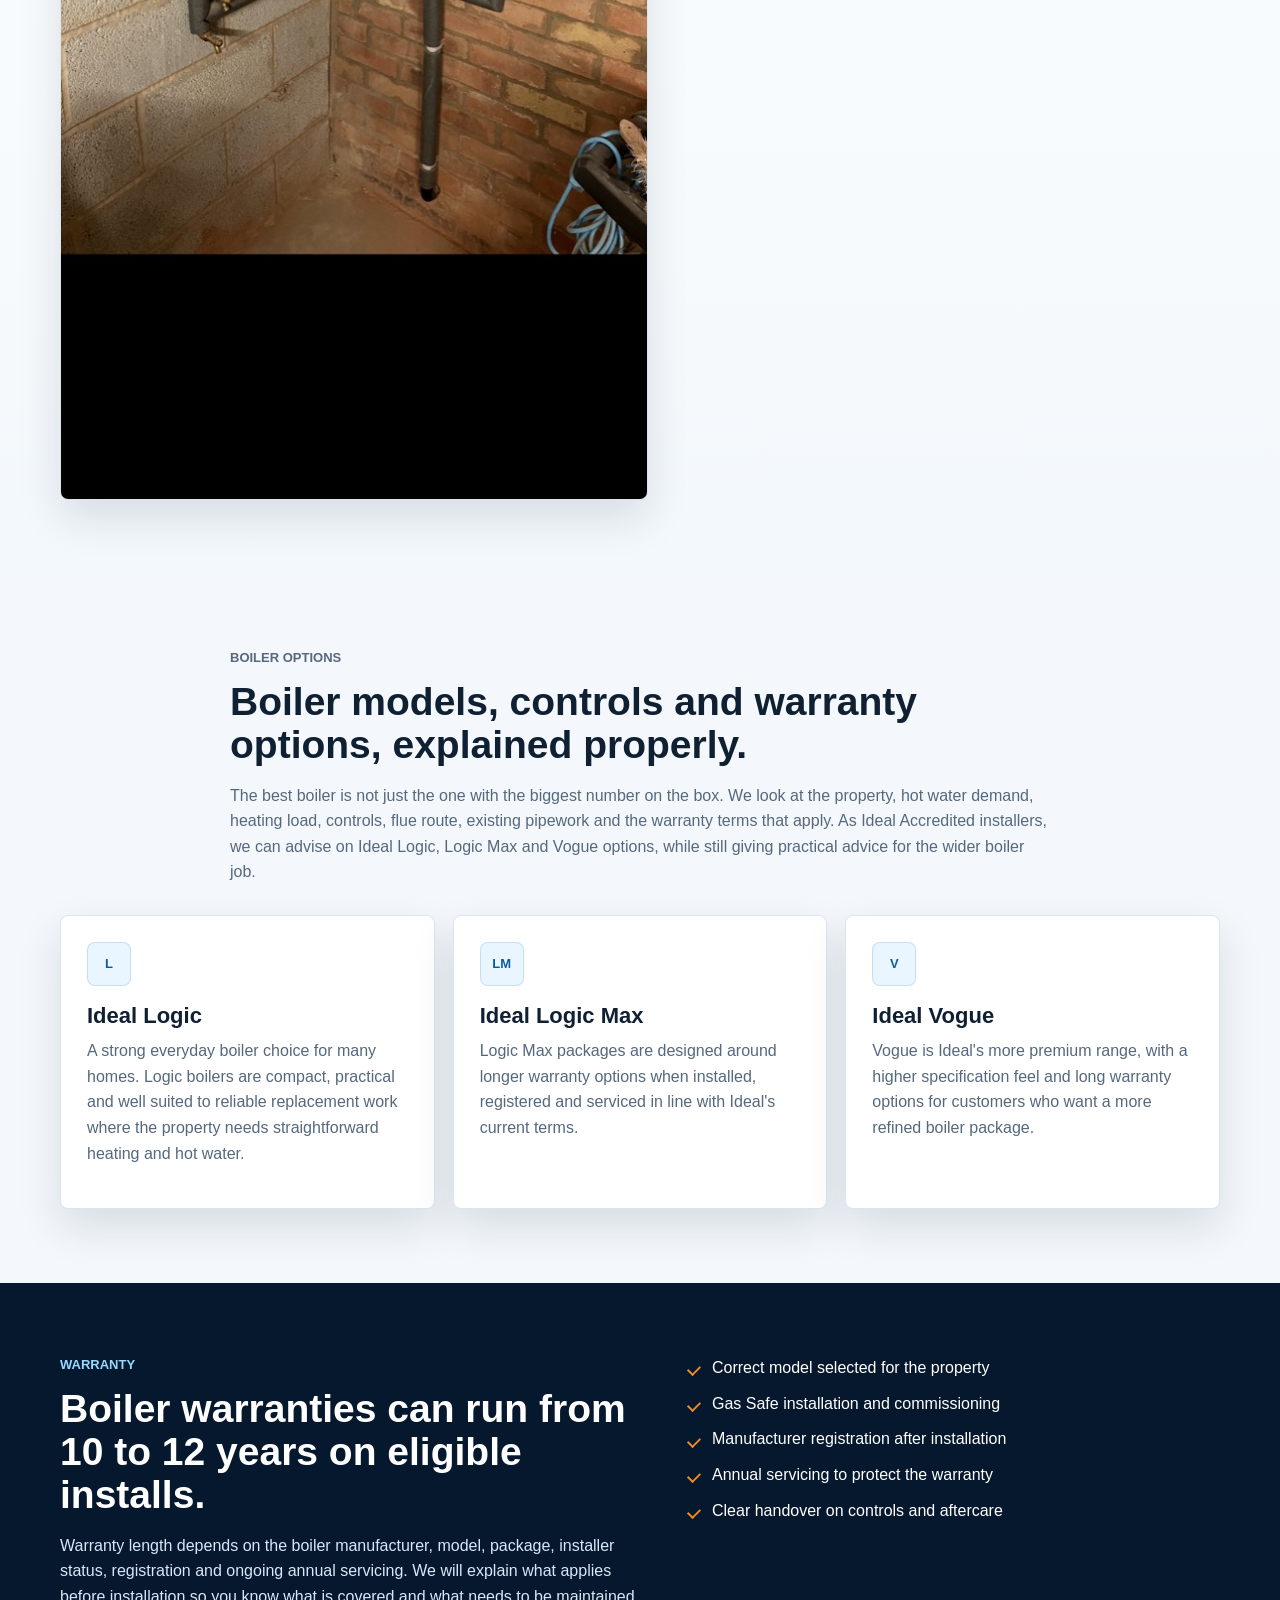
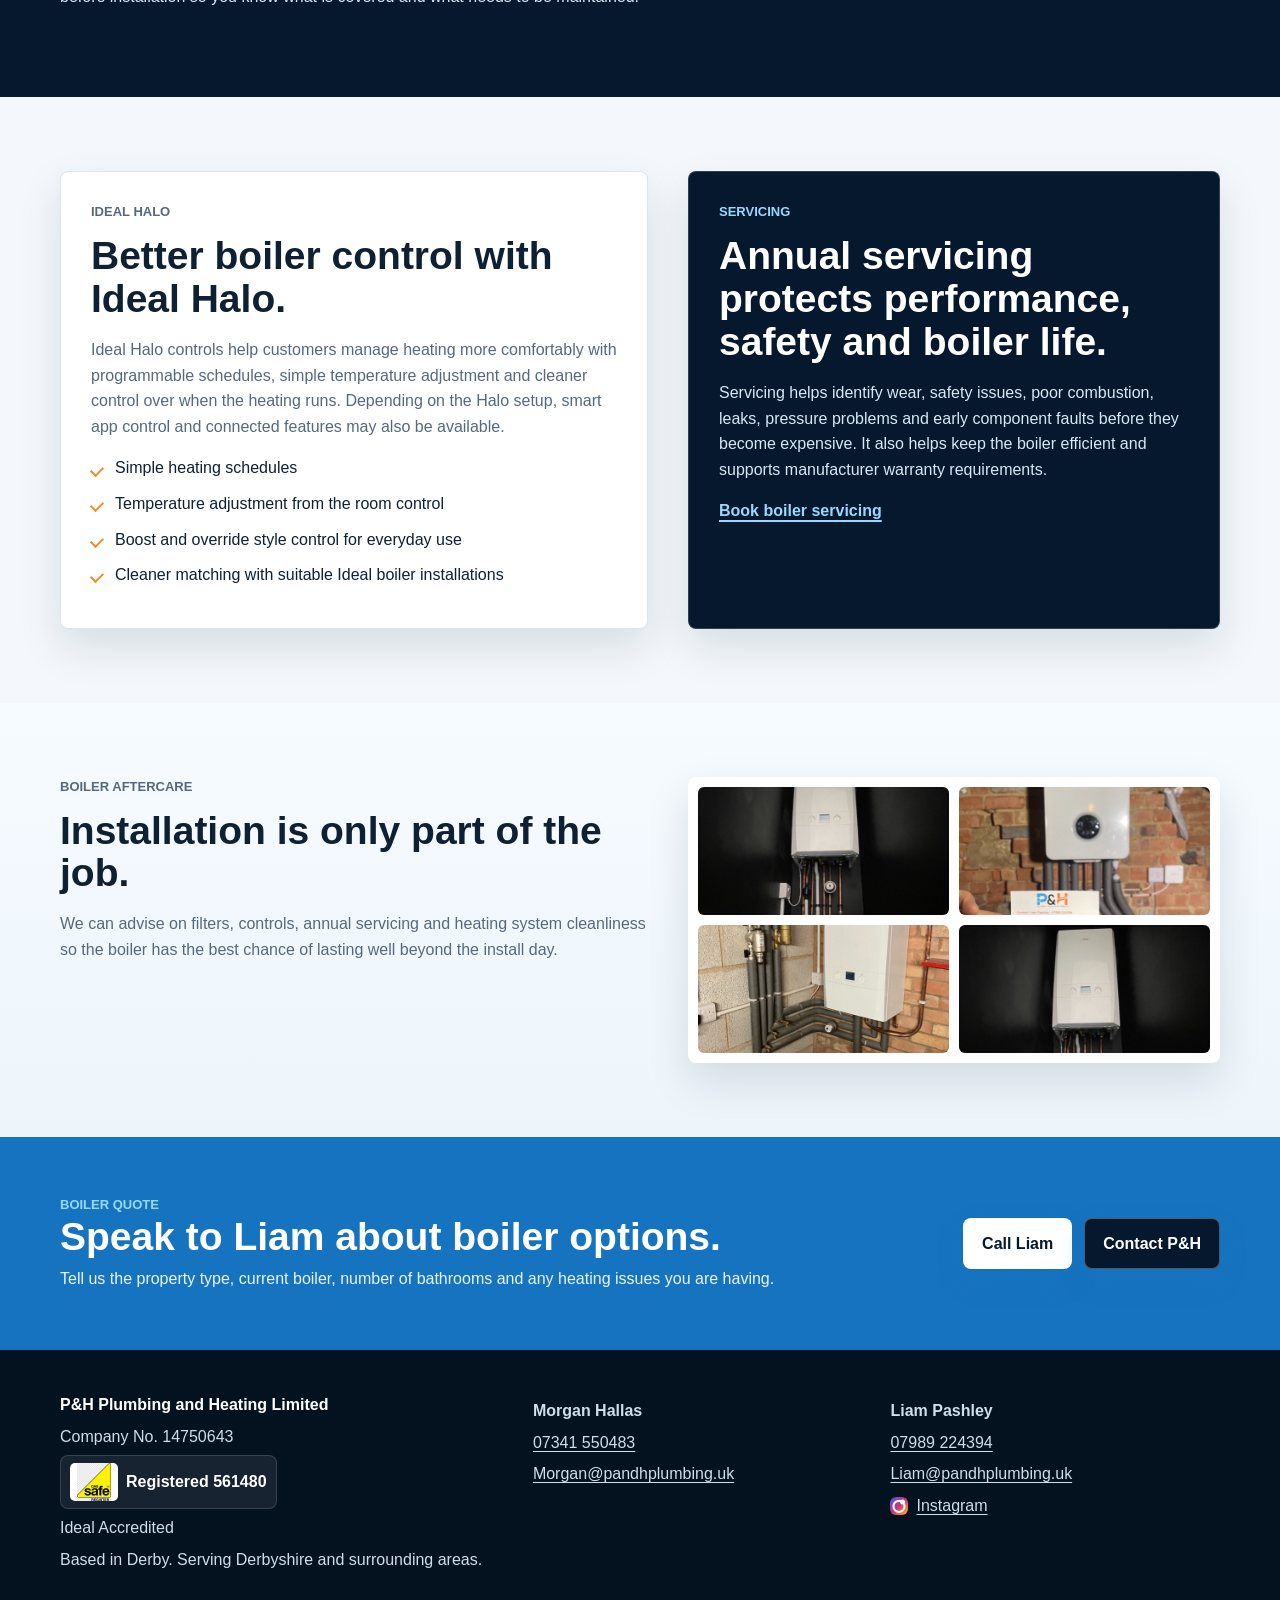
==== commit dc93c3b3: "Broaden boiler page SEO wording" ====
--- a/boilers.html
+++ b/boilers.html
@@ -3,9 +3,71 @@
 <head>
   <meta charset="UTF-8">
   <meta name="viewport" content="width=device-width, initial-scale=1.0">
-  <title>Ideal Boilers Derby | P&amp;H Plumbing and Heating Limited</title>
-  <meta name="description" content="Ideal Accredited boiler installation, Logic and Vogue boiler options, Ideal Halo controls, boiler servicing and Gas Safe boiler work in Derby and Derbyshire.">
+  <title>Boiler Installation, Servicing &amp; Repairs Derby | P&amp;H Plumbing and Heating Limited</title>
+  <meta name="description" content="Boiler installation, boiler replacement, servicing, repairs, landlord gas safety certificates and Gas Safe boiler work in Derby and Derbyshire. Ideal Accredited installers.">
+  <link rel="canonical" href="https://pandhplumbing.uk/boilers.html">
   <link rel="stylesheet" href="style.css?v=2">
+  <script type="application/ld+json">
+  {
+    "@context": "https://schema.org",
+    "@graph": [
+      {
+        "@type": "WebPage",
+        "@id": "https://pandhplumbing.uk/boilers.html#webpage",
+        "url": "https://pandhplumbing.uk/boilers.html",
+        "name": "Boiler Installation, Servicing & Repairs Derby | P&H Plumbing and Heating Limited",
+        "isPartOf": { "@id": "https://pandhplumbing.uk/#website" },
+        "about": { "@id": "https://pandhplumbing.uk/#business" }
+      },
+      {
+        "@type": "Service",
+        "@id": "https://pandhplumbing.uk/boilers.html#service",
+        "name": "Boiler installation, servicing and repairs in Derby",
+        "url": "https://pandhplumbing.uk/boilers.html",
+        "provider": { "@id": "https://pandhplumbing.uk/#business" },
+        "areaServed": [
+          "Derby",
+          "Derbyshire",
+          "Mickleover",
+          "Littleover",
+          "Allestree",
+          "Duffield",
+          "Belper",
+          "Ashbourne"
+        ],
+        "serviceType": [
+          "Boiler installation",
+          "Boiler replacement",
+          "Boiler servicing",
+          "Boiler repairs",
+          "Landlord gas safety certificates",
+          "Boiler controls",
+          "Ideal Halo controls",
+          "Ideal Accredited boiler work",
+          "Gas Safe boiler work"
+        ]
+      },
+      {
+        "@type": "BreadcrumbList",
+        "@id": "https://pandhplumbing.uk/boilers.html#breadcrumb",
+        "itemListElement": [
+          {
+            "@type": "ListItem",
+            "position": 1,
+            "name": "Home",
+            "item": "https://pandhplumbing.uk/"
+          },
+          {
+            "@type": "ListItem",
+            "position": 2,
+            "name": "Boilers",
+            "item": "https://pandhplumbing.uk/boilers.html"
+          }
+        ]
+      }
+    ]
+  }
+  </script>
 </head>
 <body>
 
@@ -43,10 +105,10 @@
   <section class="hero hero-simple">
     <div class="wrap hero-grid">
       <div class="hero-copy">
-        <p class="eyebrow">Ideal Accredited boiler installers</p>
-        <h1>Ideal boiler installation, controls and servicing in Derby.</h1>
+        <p class="eyebrow">Gas Safe registered boiler installers</p>
+        <h1>Boiler installation, servicing and repairs in Derby.</h1>
         <p class="lead">
-          We install, service and repair boilers with clear advice on the right Ideal model, controls and warranty route for your property.
+          We install, service and repair boilers with clear advice on the right appliance, controls and warranty route for your property. We are Ideal Accredited, but we are not limited to Ideal boiler work.
         </p>
         <div class="buttons">
           <a class="btn" href="tel:07989224394">Call Liam</a>
@@ -61,10 +123,10 @@
 
   <section class="trust-strip">
     <div class="wrap badge-grid">
-      <div class="trust-badge"><span>Ideal Accredited</span><strong>Boiler specialists</strong></div>
+      <div class="trust-badge"><span>Boiler Installation</span><strong>Replacement advice</strong></div>
       <div class="trust-badge"><span>Gas Safe Registered</span><strong>561480</strong></div>
       <div class="trust-badge"><span>Warranty Guidance</span><strong>10-12 year options</strong></div>
-      <div class="trust-badge"><span>Controls</span><strong>Ideal Halo</strong></div>
+      <div class="trust-badge"><span>Ideal Accredited</span><strong>Approved installer</strong></div>
       <div class="trust-badge"><span>Aftercare</span><strong>Annual servicing</strong></div>
     </div>
   </section>
@@ -75,24 +137,24 @@
         <img src="assets/boilers/ideal-boiler-installation.jpg" alt="Ideal boiler installation with insulated heating pipework" loading="lazy" decoding="async">
       </div>
       <div>
-        <p class="eyebrow">Ideal boiler installation</p>
+        <p class="eyebrow">Boiler installation</p>
         <h2>Neat boiler installs with the pipework and aftercare considered.</h2>
         <p>
           A good boiler replacement is more than hanging the appliance on the wall. We look at the system condition,
           pipework, filters, controls, flue route and servicing plan so the boiler has the best chance of performing well long term.
         </p>
-        <a class="text-link" href="contact.html">Ask about Ideal boiler installation</a>
+        <a class="text-link" href="contact.html">Ask about boiler installation</a>
       </div>
     </div>
   </section>
 
   <section class="section">
     <div class="wrap section-heading">
-      <p class="eyebrow">Ideal models</p>
-      <h2>Logic and Vogue boiler options, explained properly.</h2>
+      <p class="eyebrow">Boiler options</p>
+      <h2>Boiler models, controls and warranty options, explained properly.</h2>
       <p>
         The best boiler is not just the one with the biggest number on the box. We look at the property,
-        hot water demand, heating load, controls, flue route, existing pipework and the warranty terms that apply.
+        hot water demand, heating load, controls, flue route, existing pipework and the warranty terms that apply. As Ideal Accredited installers, we can advise on Ideal Logic, Logic Max and Vogue options, while still giving practical advice for the wider boiler job.
       </p>
     </div>
 
@@ -130,9 +192,9 @@
     <div class="wrap split">
       <div>
         <p class="eyebrow">Warranty</p>
-        <h2>Ideal boiler warranties can run from 10 to 12 years on eligible installs.</h2>
-        <p>
-          Warranty length depends on the boiler model, package, installer status, registration and ongoing annual servicing.
+        <h2>Boiler warranties can run from 10 to 12 years on eligible installs.</h2>
+        <p>
+          Warranty length depends on the boiler manufacturer, model, package, installer status, registration and ongoing annual servicing.
           We will explain what applies before installation so you know what is covered and what needs to be maintained.
         </p>
       </div>
@@ -198,7 +260,7 @@
     <div class="wrap cta-inner">
       <div>
         <p class="eyebrow">Boiler quote</p>
-        <h2>Speak to Liam about Ideal boiler options.</h2>
+        <h2>Speak to Liam about boiler options.</h2>
         <p>Tell us the property type, current boiler, number of bathrooms and any heating issues you are having.</p>
       </div>
       <div class="buttons">
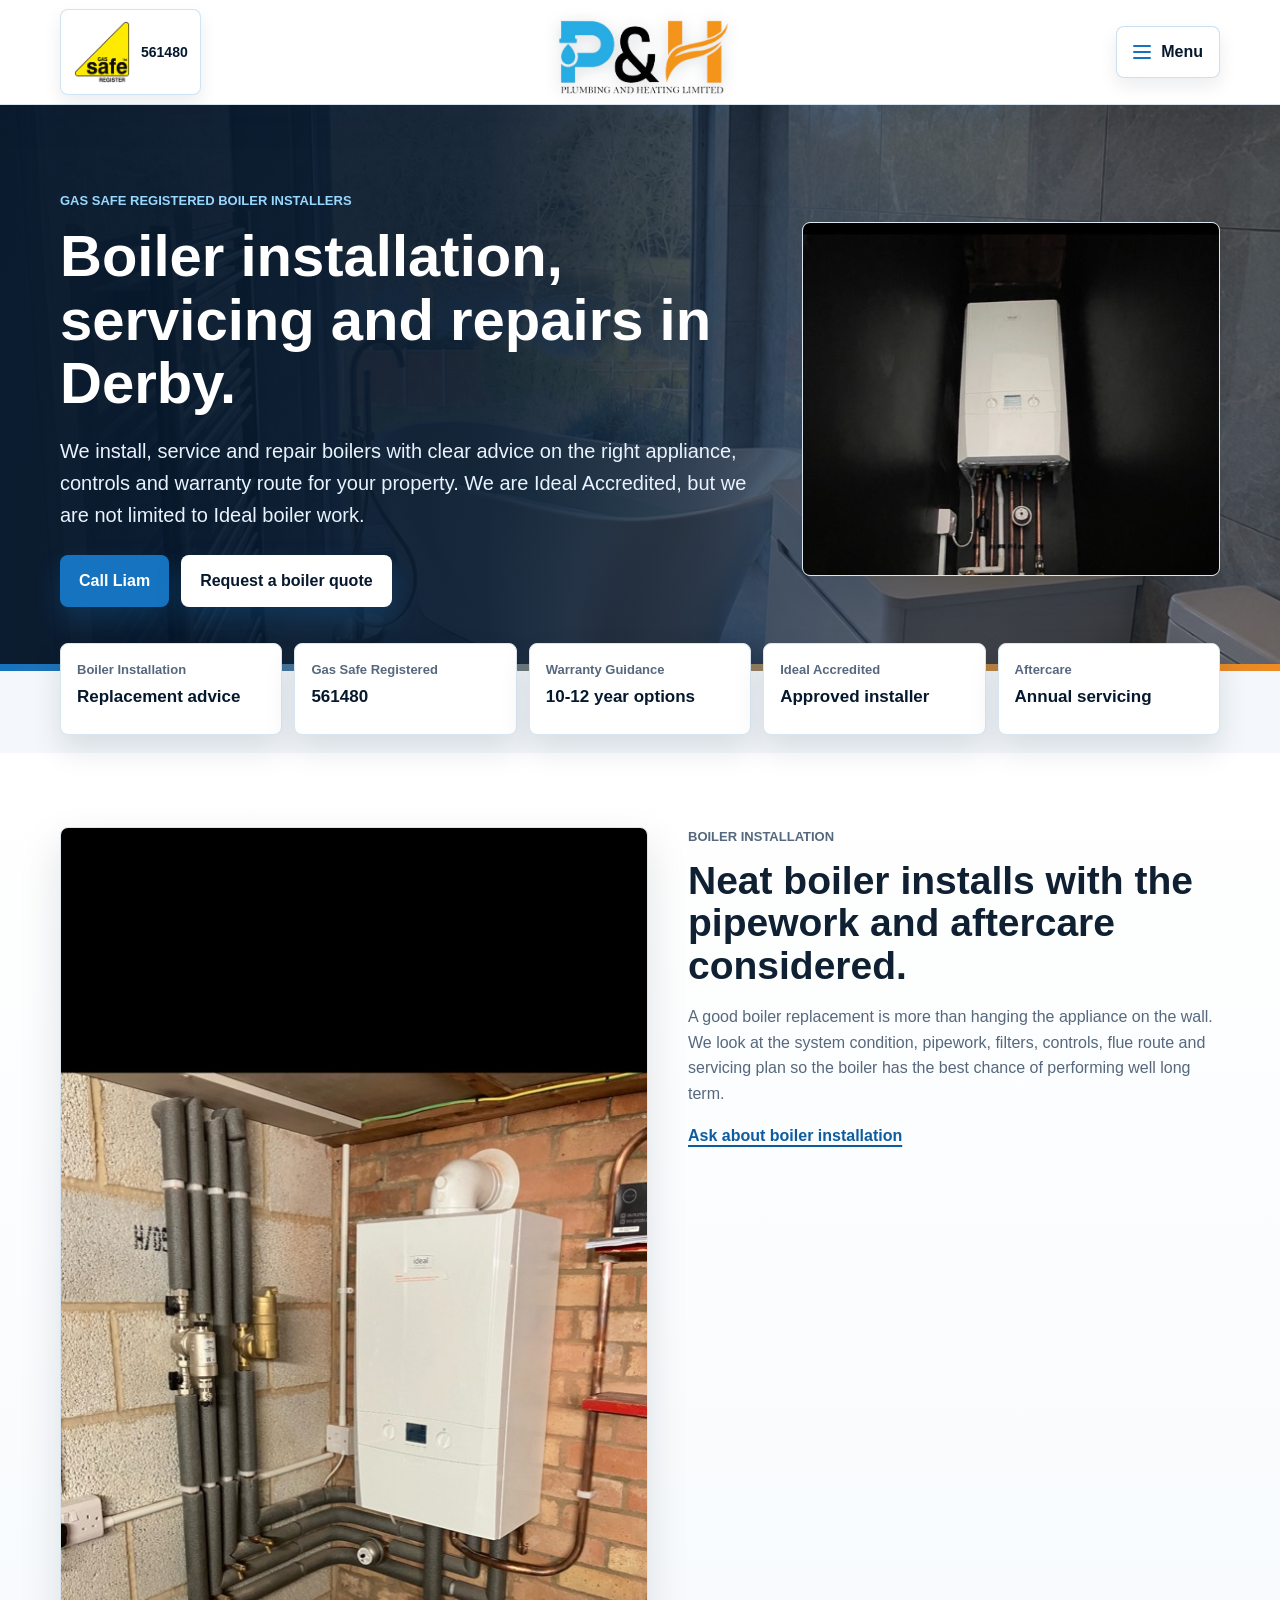
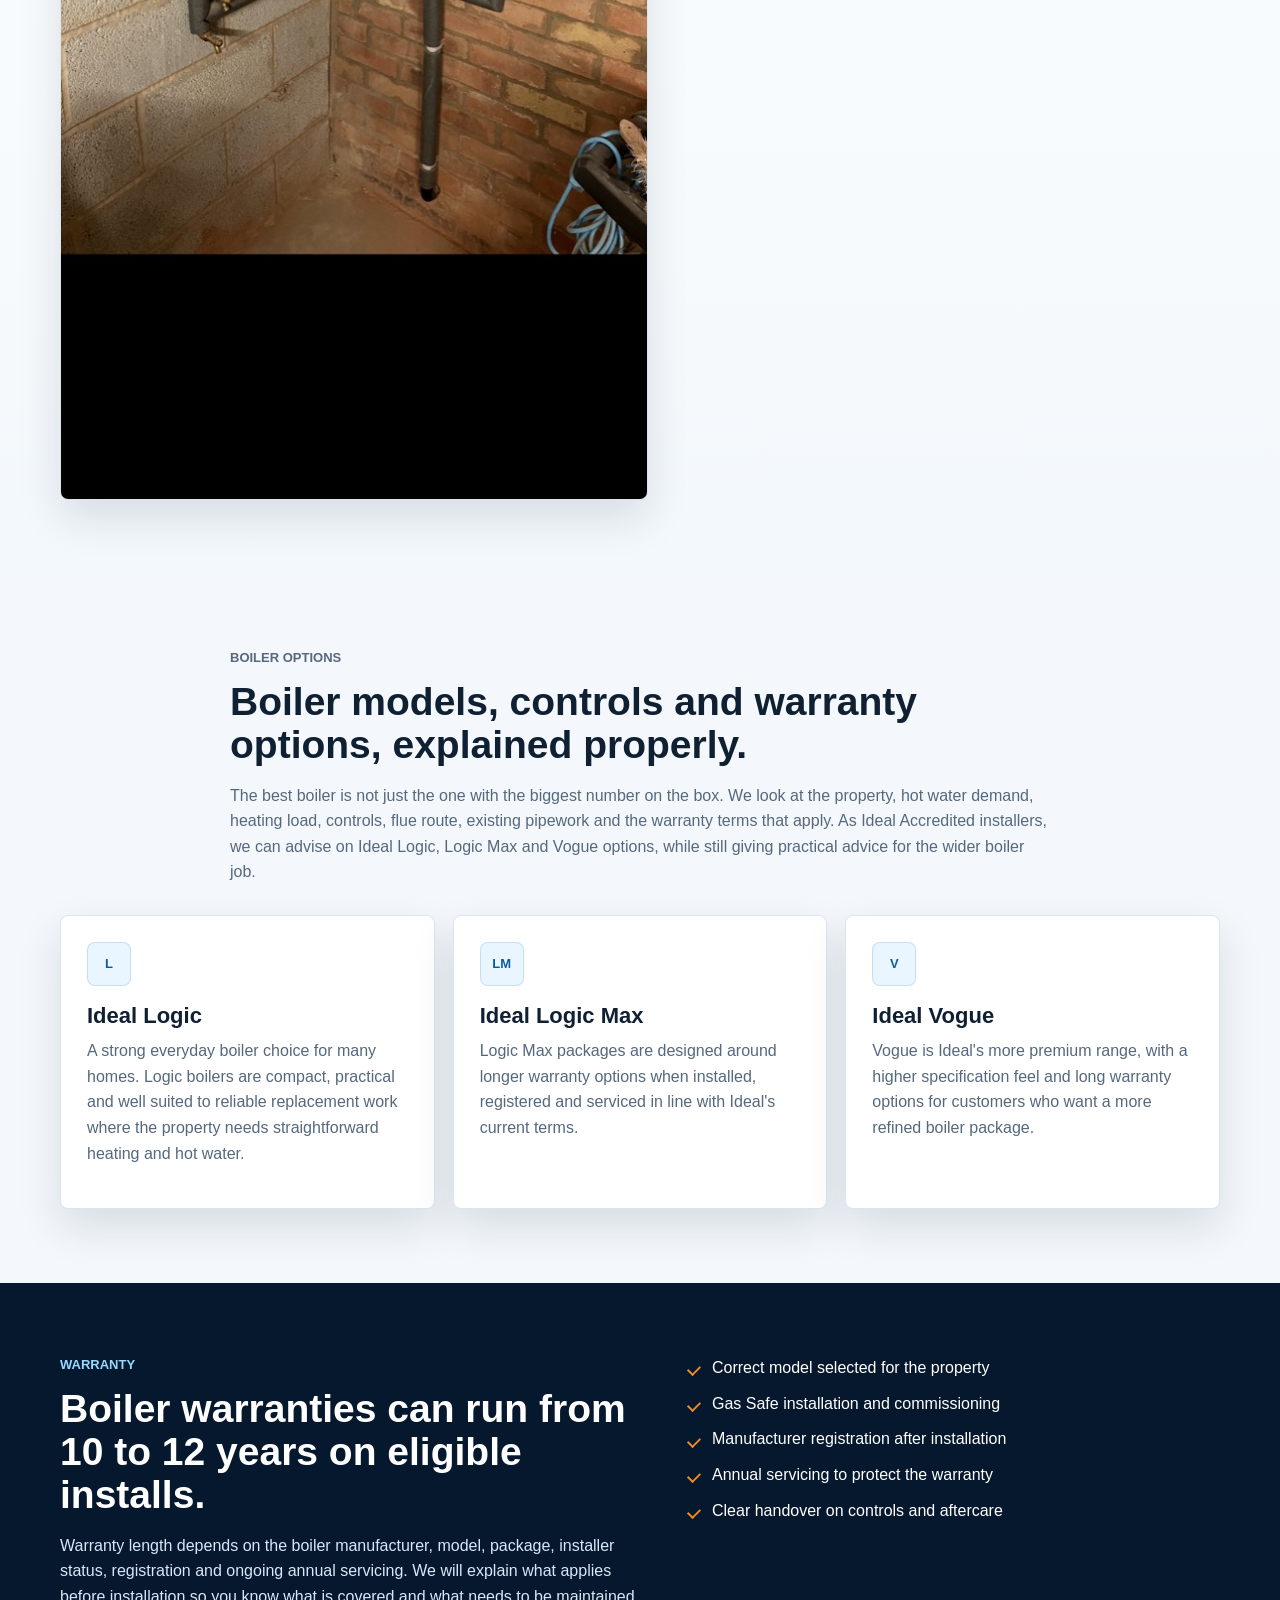
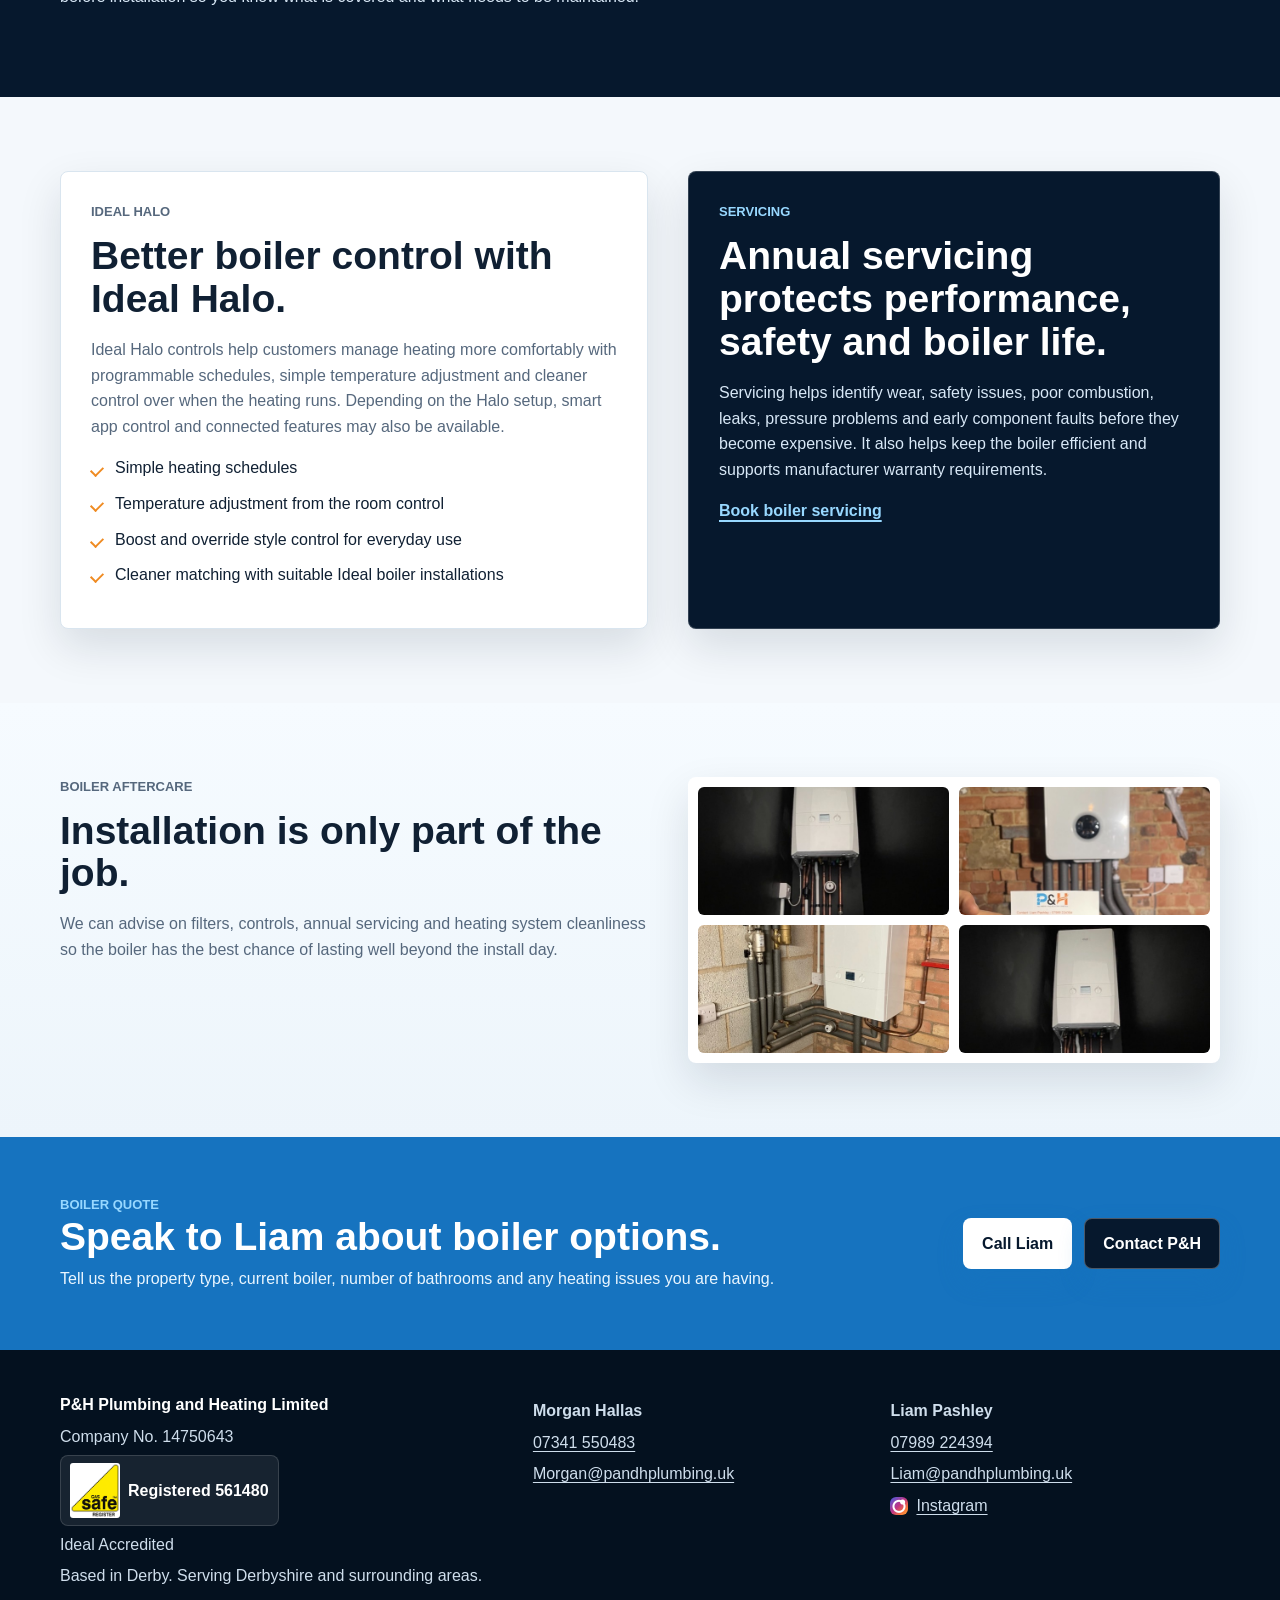
==== commit 58ed87b0: "Use transparent Gas Safe logo" ====
--- a/boilers.html
+++ b/boilers.html
@@ -74,7 +74,7 @@
 <header class="site-header">
   <div class="wrap header-shell">
     <a class="header-cert" href="contact.html" aria-label="Gas Safe registered number 561480">
-      <img src="assets/brand/gas-safe-register.jpg" alt="Gas Safe Register">
+      <img src="assets/brand/gas-safe-register.png" alt="Gas Safe Register">
       <strong>561480</strong>
     </a>
 
@@ -276,7 +276,7 @@
     <div>
       <strong>P&amp;H Plumbing and Heating Limited</strong>
       <p>Company No. 14750643</p>
-      <p><span class="footer-cert"><img src="assets/brand/gas-safe-register.jpg" alt="Gas Safe Register"> Registered 561480</span></p>
+      <p><span class="footer-cert"><img src="assets/brand/gas-safe-register.png" alt="Gas Safe Register"> Registered 561480</span></p>
       <p>Ideal Accredited</p>
       <p>Based in Derby. Serving Derbyshire and surrounding areas.</p>
     </div>
--- a/style.css
+++ b/style.css
@@ -104,11 +104,9 @@
 }
 
 .header-cert img {
-  width: 56px;
-  height: 46px;
-  object-fit: contain;
-  border-radius: 5px;
-  background: #ffffff;
+  display: block;
+  width: 58px;
+  height: auto;
 }
 
 .header-cert strong {
@@ -882,10 +880,10 @@
 }
 
 .footer-cert img {
-  width: 48px;
-  height: 38px;
-  object-fit: contain;
-  border-radius: 5px;
+  display: block;
+  width: 50px;
+  height: auto;
+  border-radius: 3px;
   background: #ffffff;
 }
 
@@ -957,8 +955,7 @@
   }
 
   .header-cert img {
-    width: 48px;
-    height: 38px;
+    width: 54px;
   }
 
   .header-cert strong,
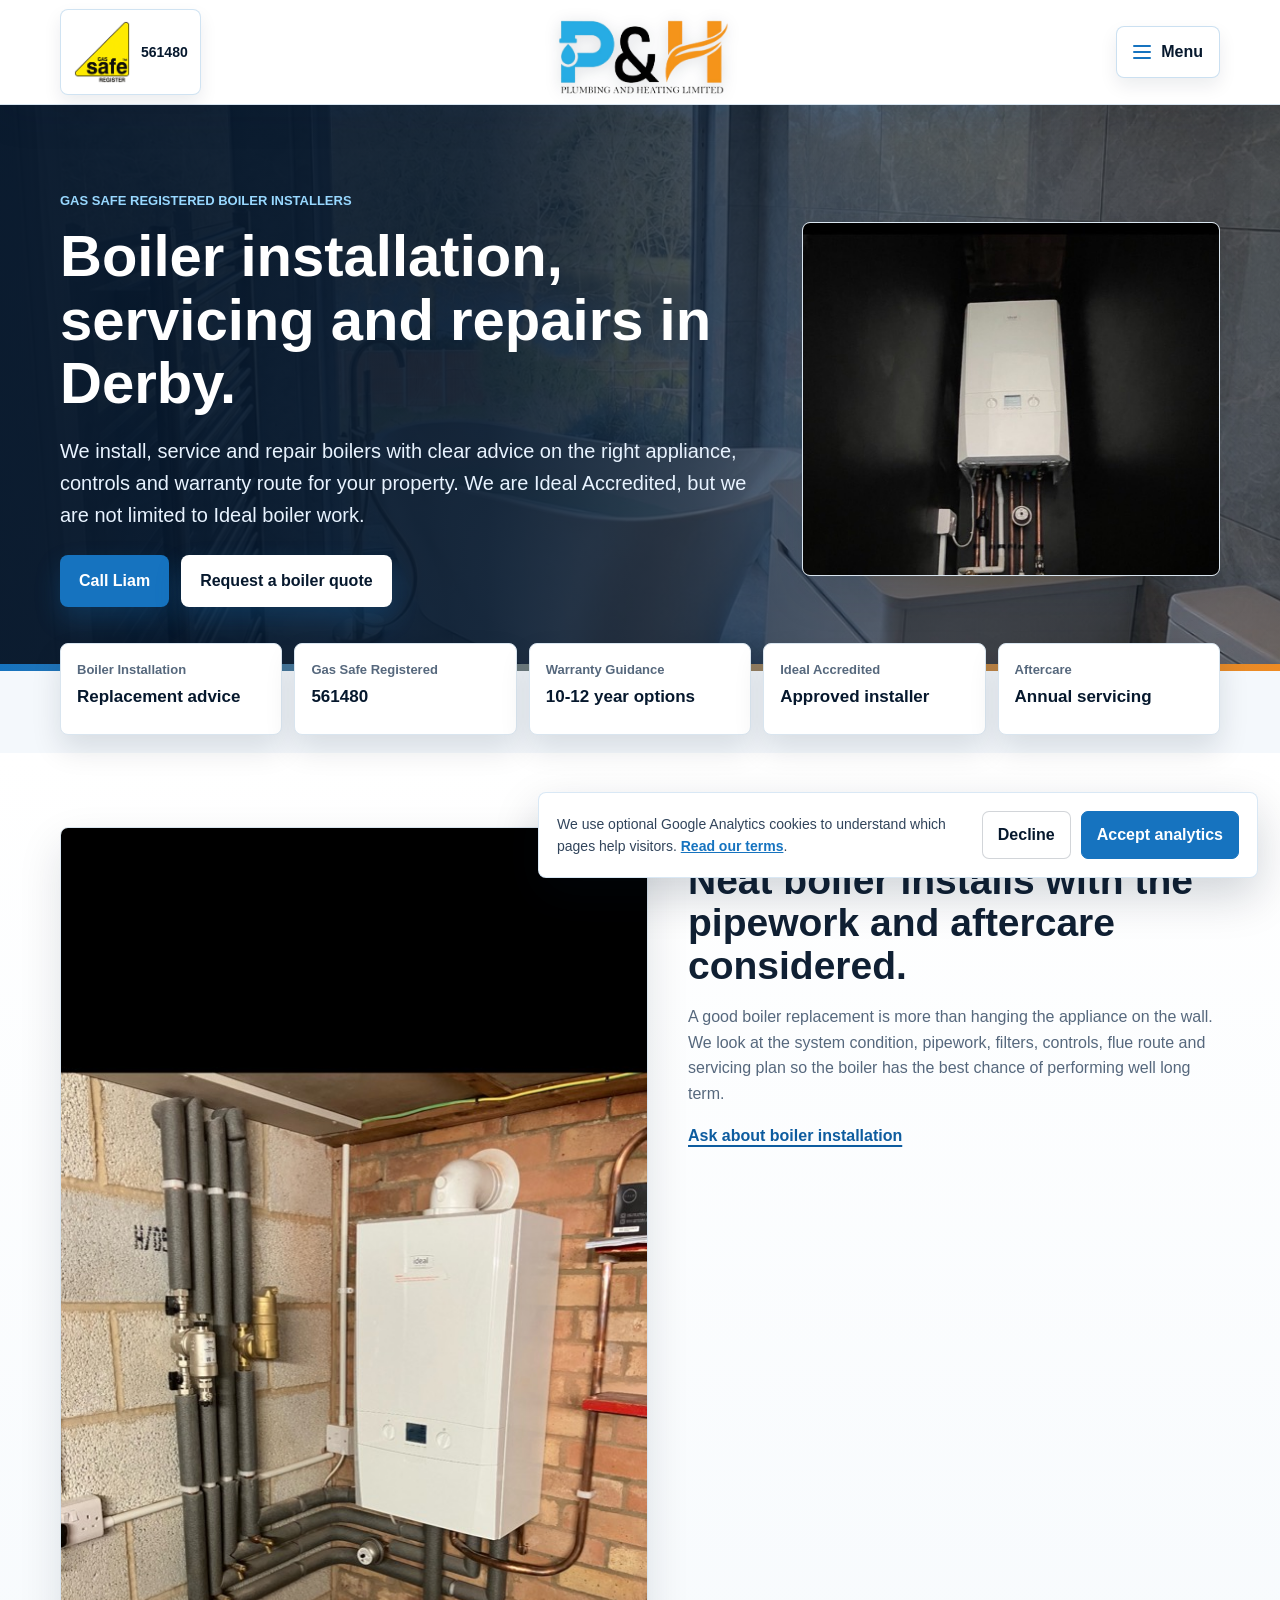
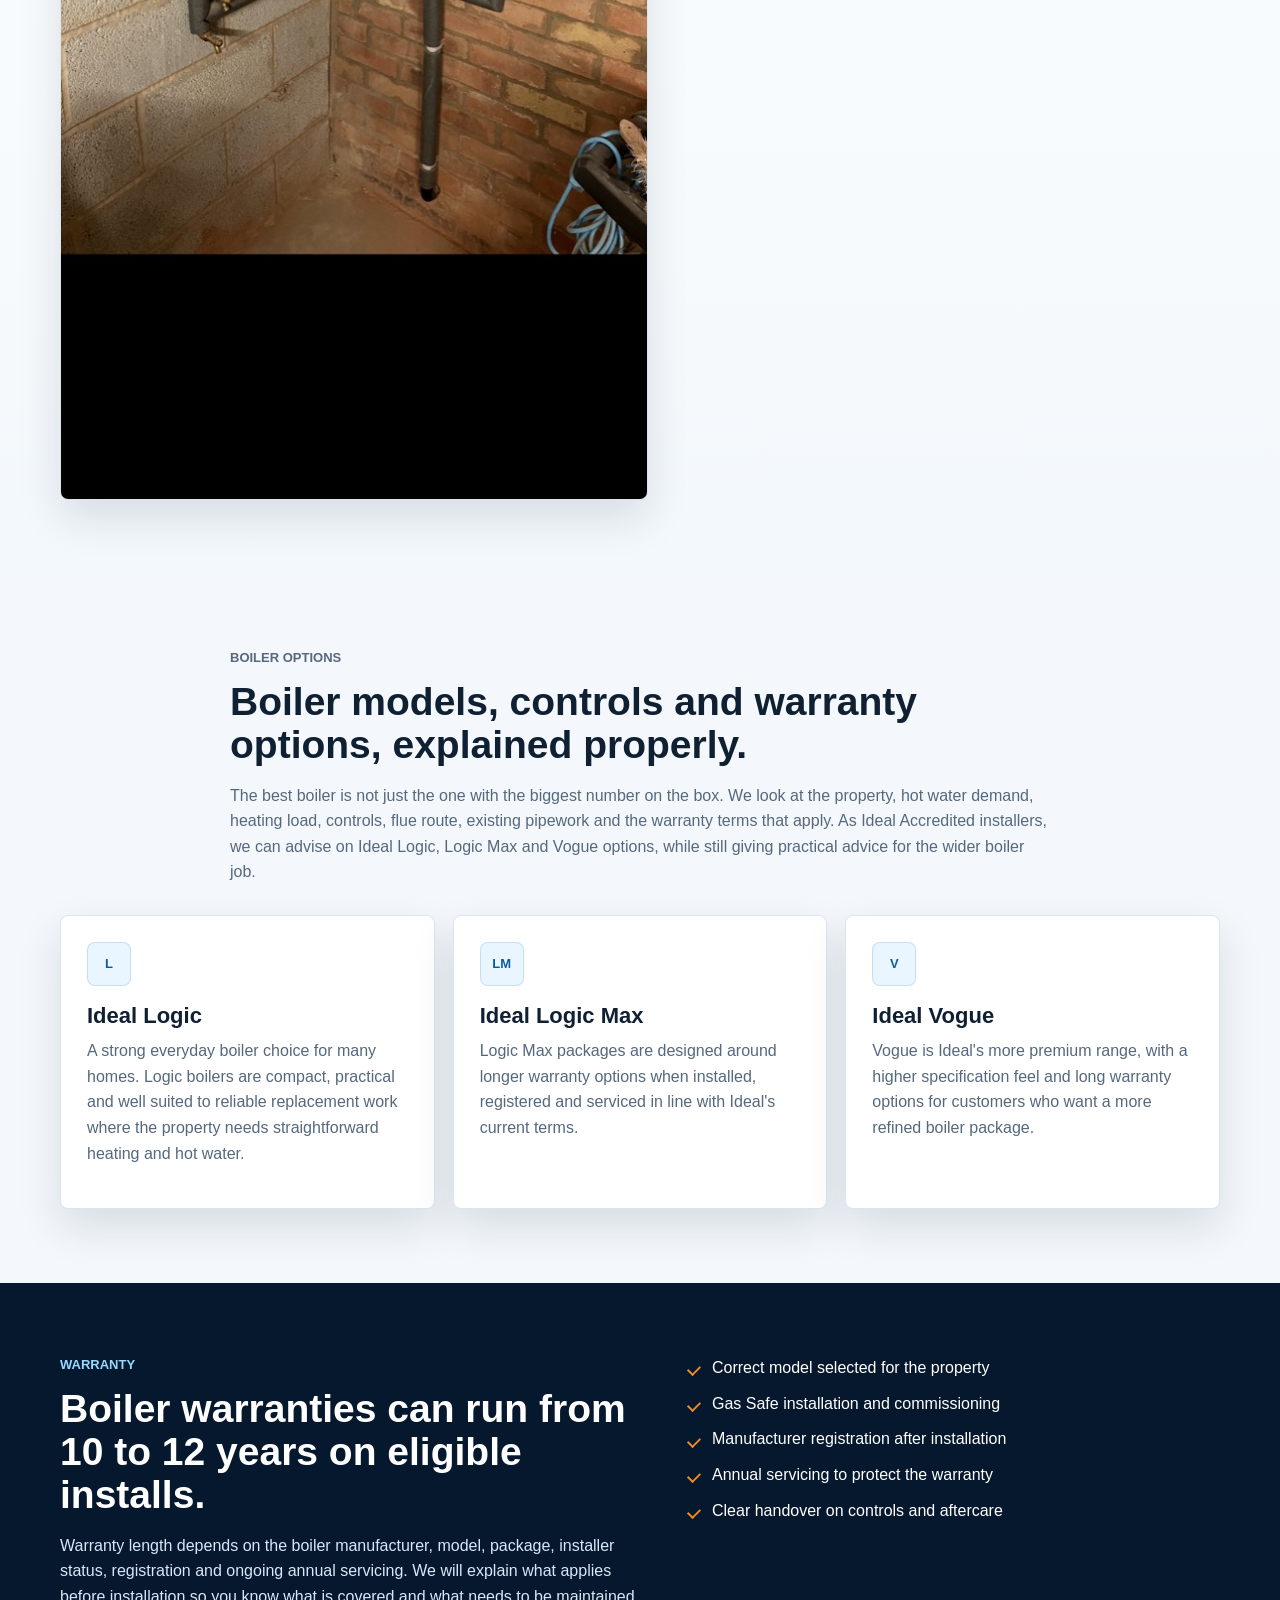
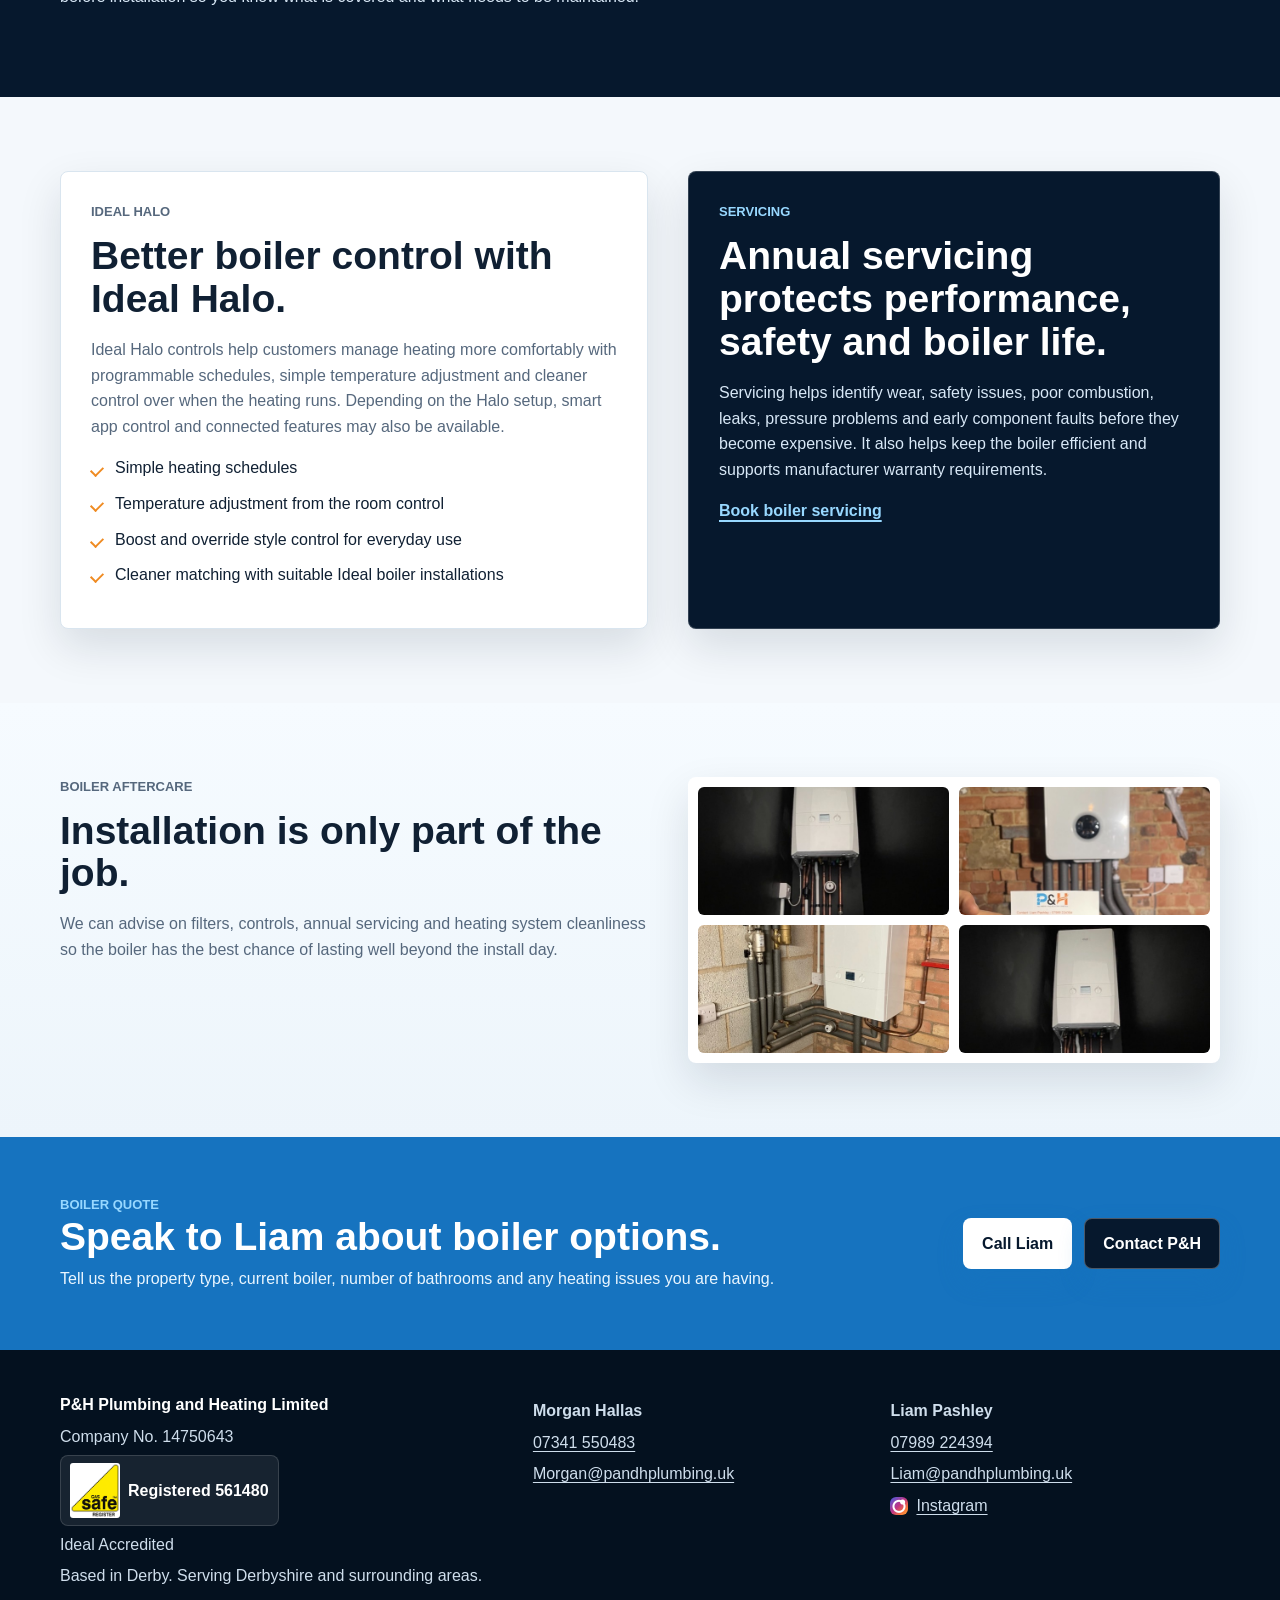
==== commit dfe3d711: "Add GA4 analytics consent setup" ====
--- a/boilers.html
+++ b/boilers.html
@@ -3,6 +3,8 @@
 <head>
   <meta charset="UTF-8">
   <meta name="viewport" content="width=device-width, initial-scale=1.0">
+  <meta name="google-analytics-id" content="G-J2B5WZ7E0H">
+  <script src="assets/js/analytics.js" defer></script>
   <title>Boiler Installation, Servicing &amp; Repairs Derby | P&amp;H Plumbing and Heating Limited</title>
   <meta name="description" content="Boiler installation, boiler replacement, servicing, repairs, landlord gas safety certificates and Gas Safe boiler work in Derby and Derbyshire. Ideal Accredited installers.">
   <link rel="canonical" href="https://pandhplumbing.uk/boilers.html">
--- a/style.css
+++ b/style.css
@@ -893,6 +893,67 @@
   gap: 8px;
 }
 
+.cookie-banner {
+  position: fixed;
+  right: 22px;
+  bottom: 22px;
+  z-index: 50;
+  display: grid;
+  grid-template-columns: minmax(0, 1fr) auto;
+  gap: 18px;
+  align-items: center;
+  width: min(720px, calc(100vw - 44px));
+  padding: 18px;
+  border: 1px solid rgba(22, 115, 191, 0.16);
+  border-radius: var(--radius);
+  background: #ffffff;
+  box-shadow: 0 18px 45px rgba(6, 24, 45, 0.18);
+}
+
+.cookie-banner p {
+  margin: 0;
+  color: #31445b;
+  font-size: 14px;
+}
+
+.cookie-banner a {
+  color: var(--blue);
+  font-weight: 800;
+}
+
+.cookie-actions {
+  display: flex;
+  gap: 10px;
+  align-items: center;
+}
+
+.cookie-btn {
+  display: inline-flex;
+  align-items: center;
+  justify-content: center;
+  min-height: 42px;
+  padding: 10px 15px;
+  border: 1px solid var(--blue);
+  border-radius: 7px;
+  background: var(--blue);
+  color: #ffffff;
+  font: inherit;
+  font-weight: 900;
+  cursor: pointer;
+}
+
+.cookie-btn-alt {
+  background: #ffffff;
+  color: var(--navy);
+  border-color: rgba(6, 24, 45, 0.18);
+}
+
+.cookie-btn:hover,
+.cookie-btn:focus-visible {
+  transform: translateY(-1px);
+  outline: none;
+}
+
 @media (max-width: 980px) {
   .header-shell {
     grid-template-columns: 1fr auto 1fr;
@@ -1064,4 +1125,16 @@
   .mini-gallery img {
     height: 112px;
   }
-}
+
+  .cookie-banner {
+    right: 14px;
+    bottom: 14px;
+    grid-template-columns: 1fr;
+    width: calc(100vw - 28px);
+  }
+
+  .cookie-actions {
+    display: grid;
+    grid-template-columns: 1fr;
+  }
+}
